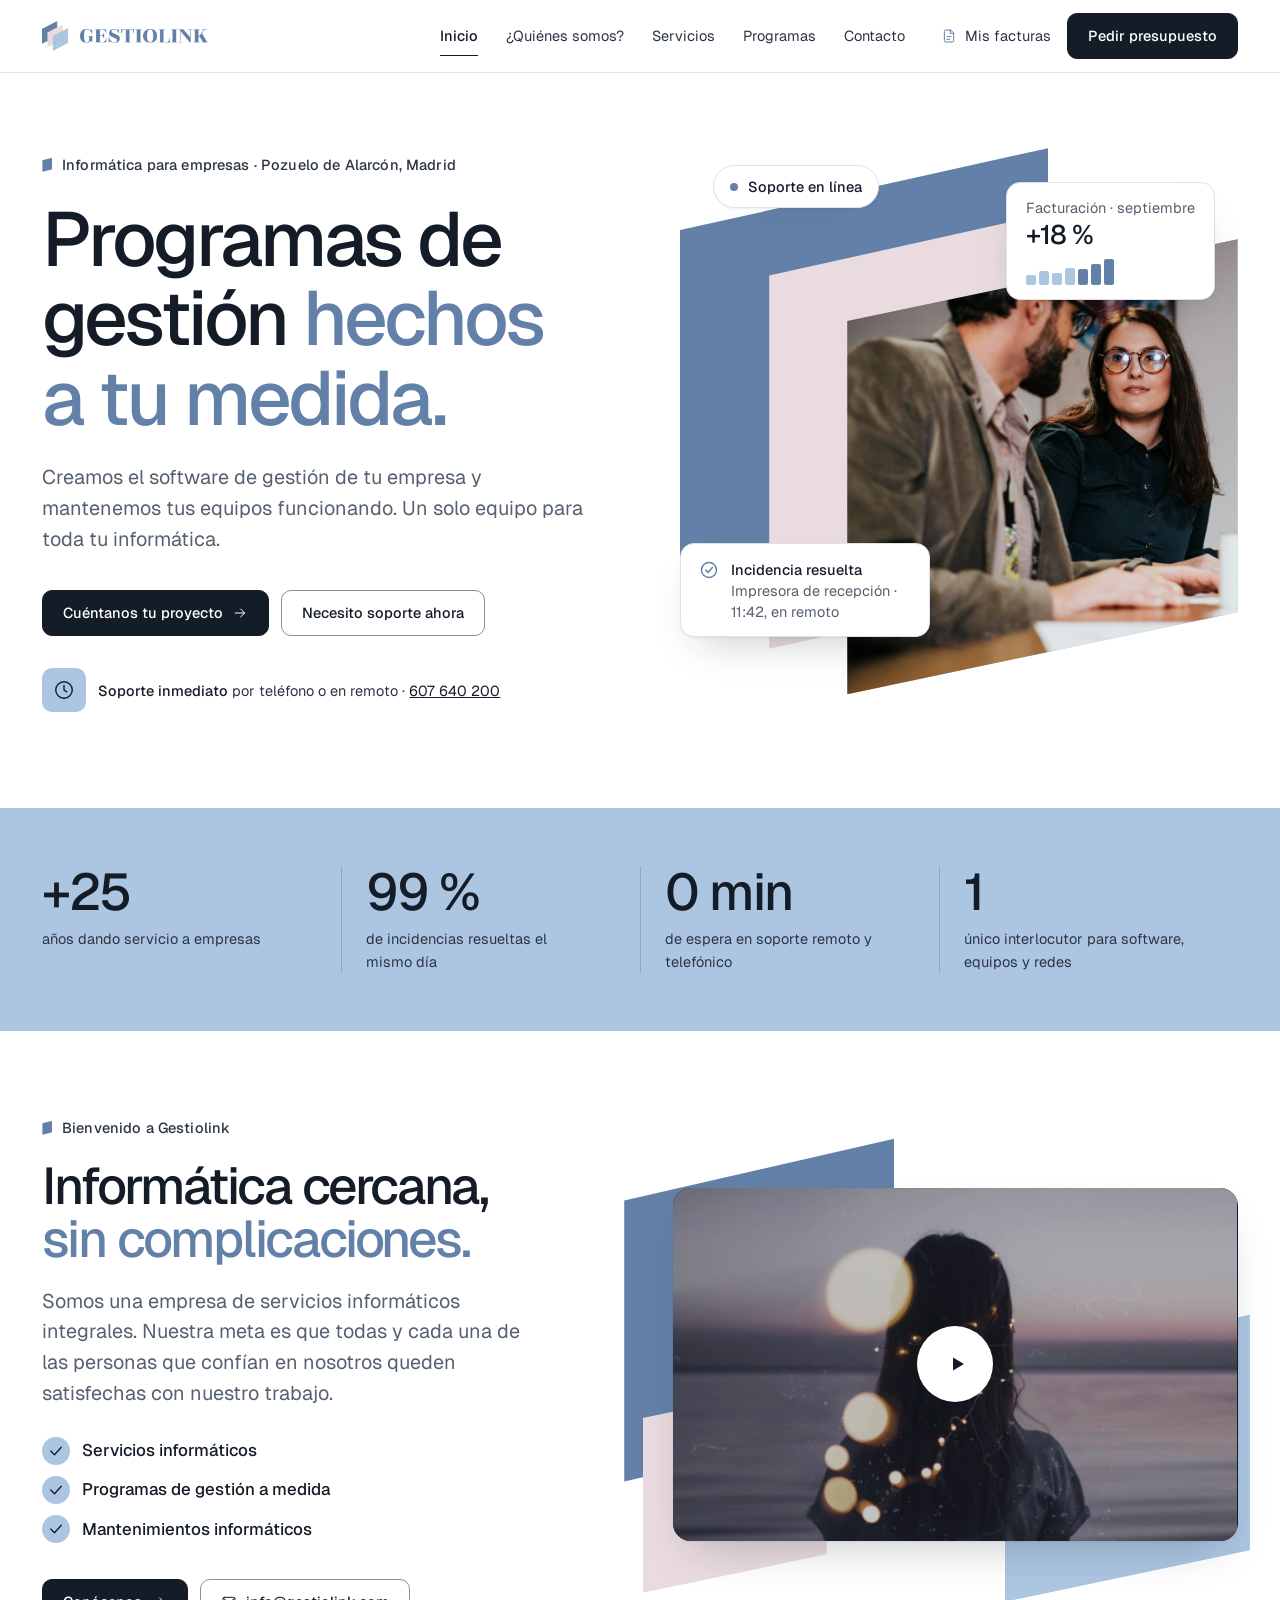
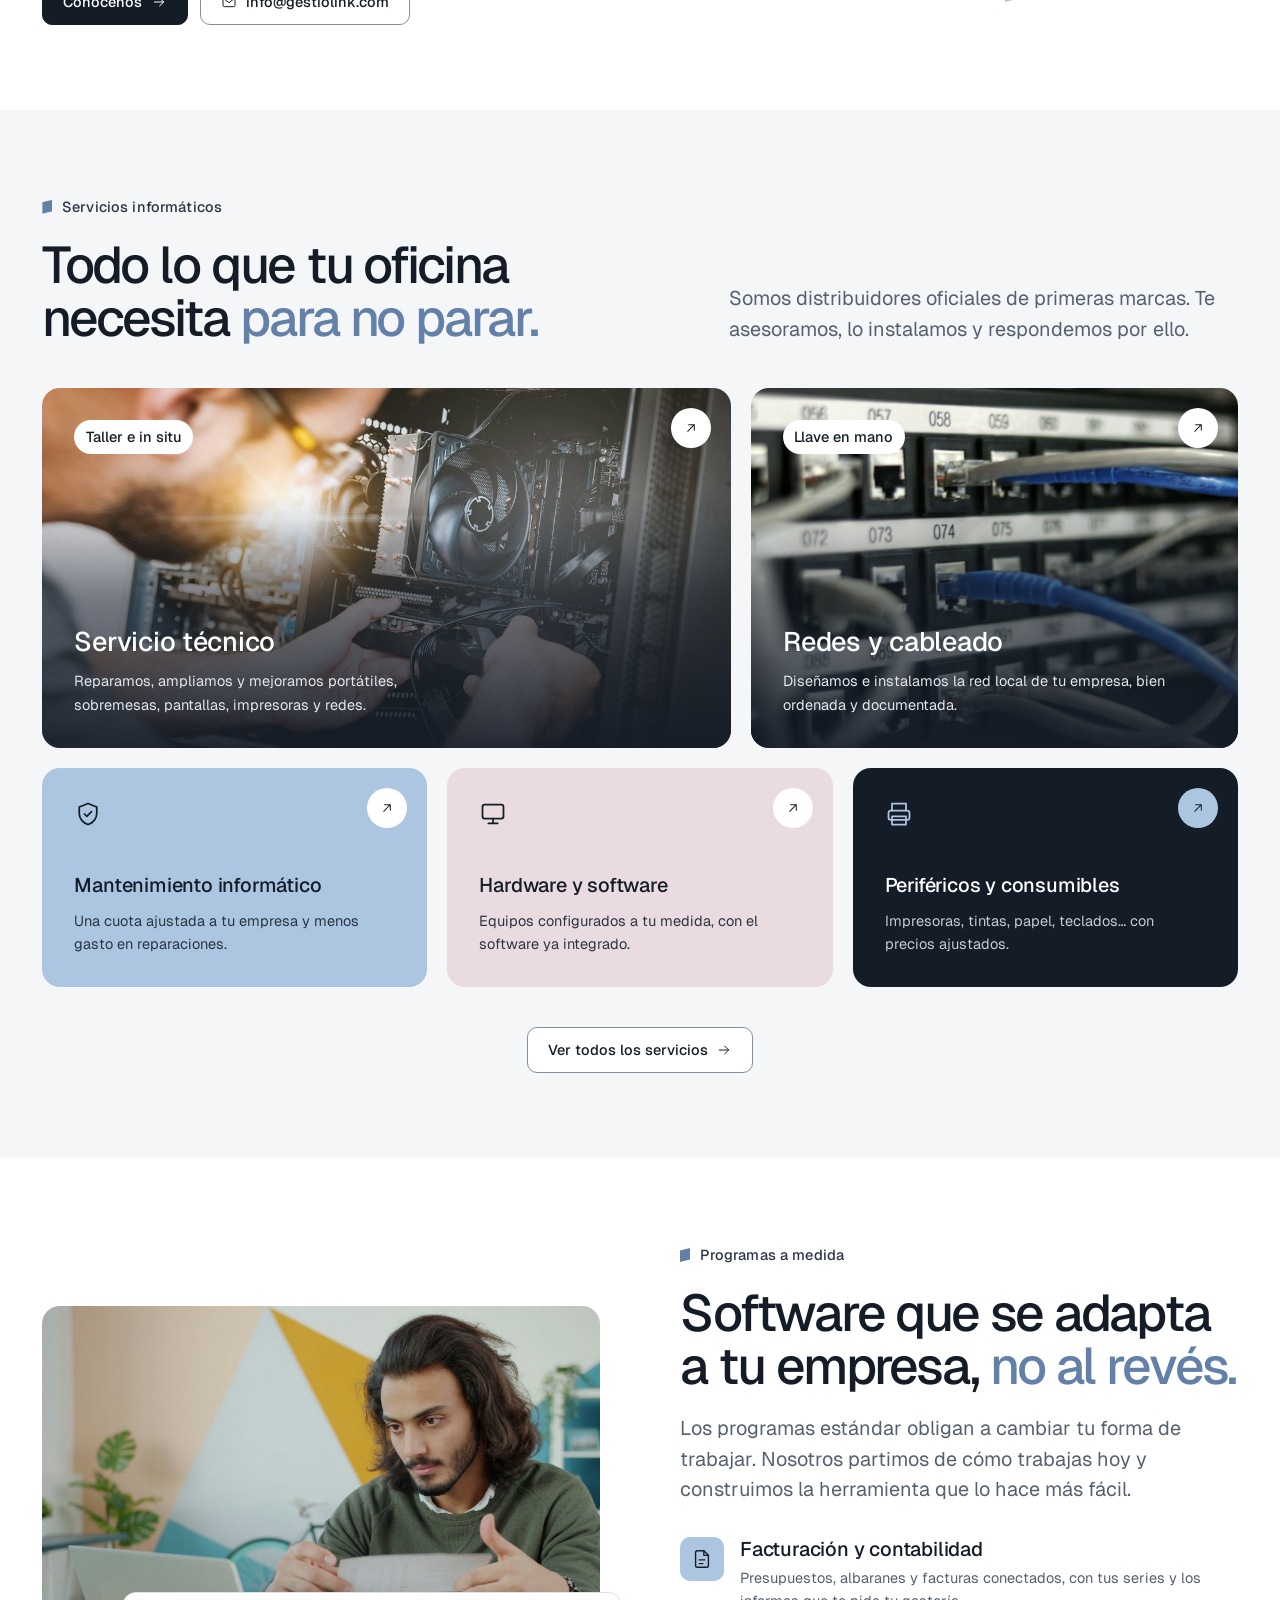
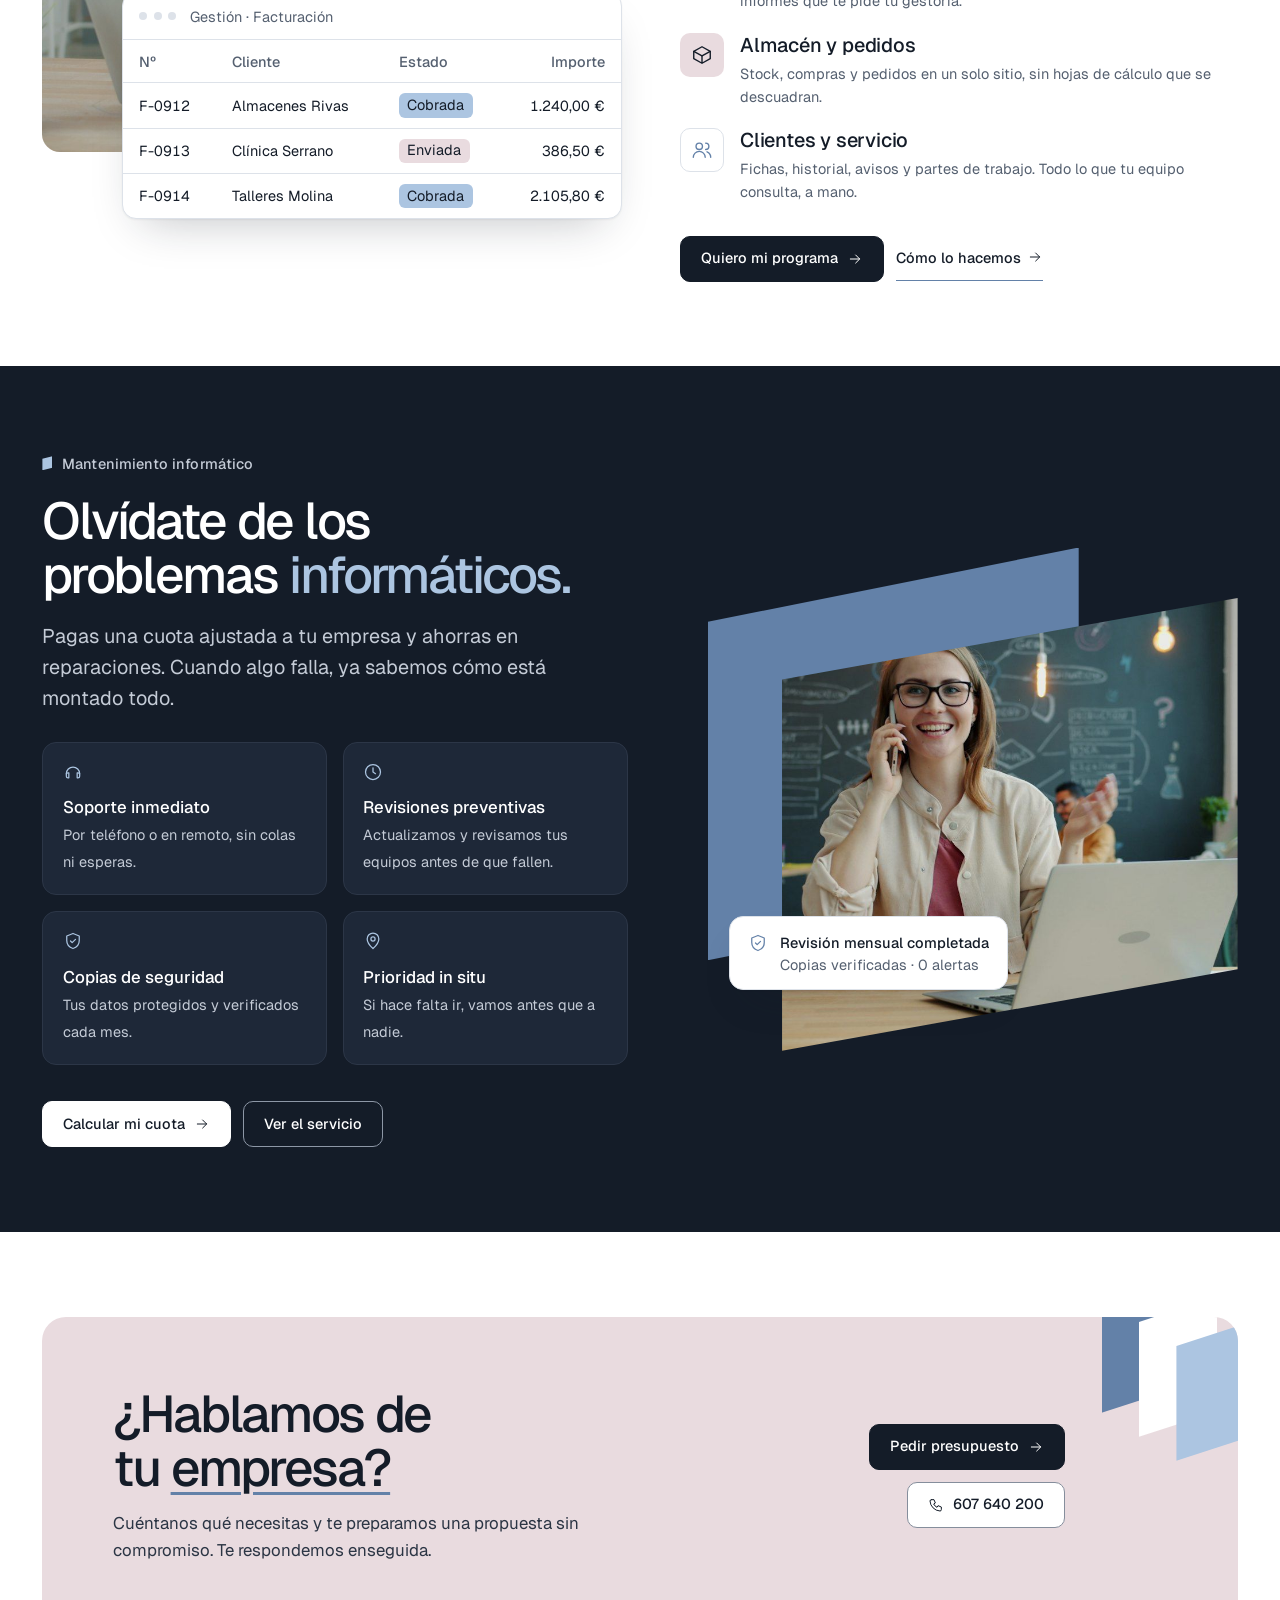
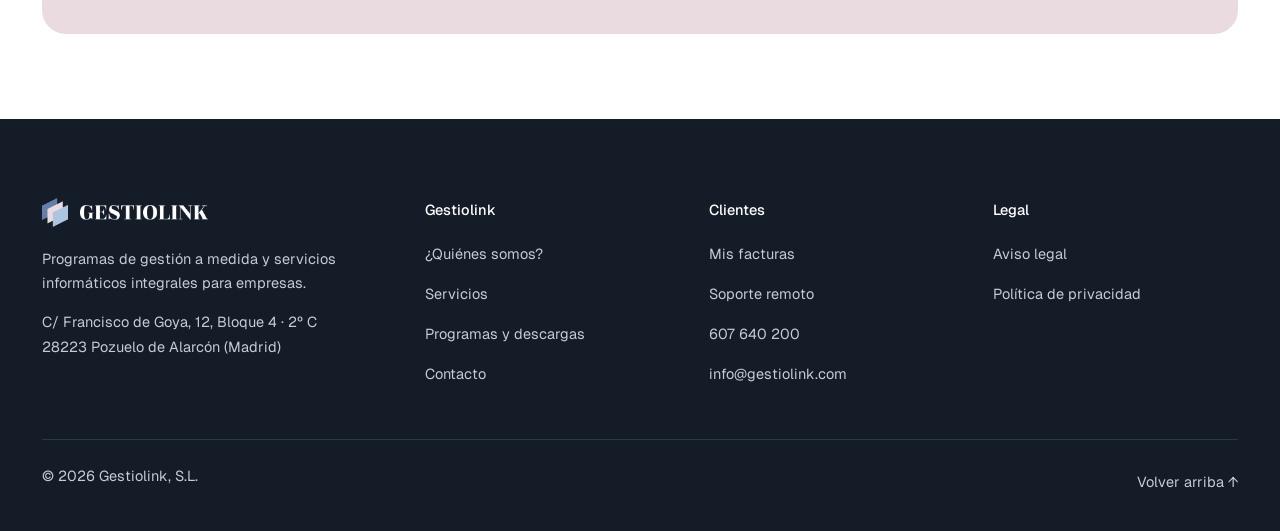
==== index.html @ c2162b7e "Versión 2: web más concisa" ====
<!doctype html>
<html lang="es">
<head>
<meta charset="utf-8">
<meta name="viewport" content="width=device-width, initial-scale=1">
<meta name="robots" content="noindex, nofollow">
<title>Gestiolink · Programas de gestión a medida y servicios informáticos</title>
<meta name="description" content="Programas de gestión a medida, mantenimiento informático, redes y servicio técnico para empresas en Madrid. Más de 25 años y el 99 % de las incidencias resueltas el mismo día.">
<link rel="icon" href="assets/isotipo.png">
<link rel="preconnect" href="https://fonts.googleapis.com">
<link rel="preconnect" href="https://fonts.gstatic.com" crossorigin>
<link href="https://fonts.googleapis.com/css2?family=Geist:wght@400;500;600&display=swap" rel="stylesheet">
<link rel="stylesheet" href="assets/styles.css?v=bd06875d">
<script>document.documentElement.classList.add("js")</script>
</head>
<body>
<a class="skip" href="#main">Saltar al contenido</a>

<header class="header">
  <div class="wrap">
    <a class="brand" href="index.html" aria-label="Gestiolink, inicio">
      <img src="assets/isotipo.png" alt="" width="176" height="202">
      <img src="assets/wordmark.png" alt="Gestiolink" width="398" height="45">
    </a>
    <nav class="nav" aria-label="Principal">
      <a href="index.html" aria-current="page">Inicio</a>
      <a href="quienes-somos.html">¿Quiénes somos?</a>
      <a href="servicios.html">Servicios</a>
      <a href="programas.html">Programas</a>
      <a href="contacto.html">Contacto</a>
    </nav>
    <div class="header__actions">
      <a class="client" href="https://gestiolink.facturas.gestiolink.com"><svg viewBox="0 0 24 24" fill="none" stroke="currentColor" stroke-width="1.5" stroke-linecap="round" stroke-linejoin="round" aria-hidden="true"><path d="M14 3H7a2 2 0 0 0-2 2v14a2 2 0 0 0 2 2h10a2 2 0 0 0 2-2V8z"/><path d="M14 3v5h5M9 13h6M9 17h4"/></svg>Mis facturas</a>
      <a class="btn btn--dark" href="contacto.html">Pedir presupuesto</a>
    </div>
    <button class="menu-btn" type="button" aria-expanded="false" aria-controls="mnav" aria-label="Abrir menú"><span></span><span></span></button>
  </div>
</header>

<div class="mnav" id="mnav" hidden>
  <nav class="mnav__links" aria-label="Menú móvil">
    <a href="index.html" aria-current="page" style="--i:0"><span>Inicio</span><svg viewBox="0 0 24 24" fill="none" stroke="currentColor" stroke-width="1.5" stroke-linecap="round" stroke-linejoin="round" aria-hidden="true"><path d="M5 12h14M13 6l6 6-6 6"/></svg></a>
    <a href="quienes-somos.html" style="--i:1"><span>¿Quiénes somos?</span><svg viewBox="0 0 24 24" fill="none" stroke="currentColor" stroke-width="1.5" stroke-linecap="round" stroke-linejoin="round" aria-hidden="true"><path d="M5 12h14M13 6l6 6-6 6"/></svg></a>
    <a href="servicios.html" style="--i:2"><span>Servicios</span><svg viewBox="0 0 24 24" fill="none" stroke="currentColor" stroke-width="1.5" stroke-linecap="round" stroke-linejoin="round" aria-hidden="true"><path d="M5 12h14M13 6l6 6-6 6"/></svg></a>
    <a href="programas.html" style="--i:3"><span>Programas</span><svg viewBox="0 0 24 24" fill="none" stroke="currentColor" stroke-width="1.5" stroke-linecap="round" stroke-linejoin="round" aria-hidden="true"><path d="M5 12h14M13 6l6 6-6 6"/></svg></a>
    <a href="contacto.html" style="--i:4"><span>Contacto</span><svg viewBox="0 0 24 24" fill="none" stroke="currentColor" stroke-width="1.5" stroke-linecap="round" stroke-linejoin="round" aria-hidden="true"><path d="M5 12h14M13 6l6 6-6 6"/></svg></a>
  </nav>
  <div class="mnav__foot">
    <div class="mnav__quick">
      <a class="mnav__q" href="tel:+34607640200"><svg viewBox="0 0 24 24" fill="none" stroke="currentColor" stroke-width="1.5" stroke-linecap="round" stroke-linejoin="round" aria-hidden="true"><path d="M5 4h4l2 5-2.5 1.5a11 11 0 0 0 5 5L15 13l5 2v4a2 2 0 0 1-2 2A16 16 0 0 1 3 6a2 2 0 0 1 2-2"/></svg><span>Llamar</span></a>
      <a class="mnav__q" href="https://get.teamviewer.com/2trgch7"><svg viewBox="0 0 24 24" fill="none" stroke="currentColor" stroke-width="1.5" stroke-linecap="round" stroke-linejoin="round" aria-hidden="true"><path d="M4 14a8 8 0 0 1 16 0"/><path d="M4 14v3a2 2 0 0 0 2 2h1v-6H6a2 2 0 0 0-2 2M20 14v3a2 2 0 0 1-2 2h-1v-6h1a2 2 0 0 1 2 2"/></svg><span>Soporte remoto</span></a>
      <a class="mnav__q" href="https://gestiolink.facturas.gestiolink.com"><svg viewBox="0 0 24 24" fill="none" stroke="currentColor" stroke-width="1.5" stroke-linecap="round" stroke-linejoin="round" aria-hidden="true"><path d="M14 3H7a2 2 0 0 0-2 2v14a2 2 0 0 0 2 2h10a2 2 0 0 0 2-2V8z"/><path d="M14 3v5h5M9 13h6M9 17h4"/></svg><span>Mis facturas</span></a>
    </div>
    <a class="btn btn--dark mnav__cta" href="contacto.html">Pedir presupuesto <svg viewBox="0 0 24 24" fill="none" stroke="currentColor" stroke-width="1.5" stroke-linecap="round" stroke-linejoin="round" aria-hidden="true"><path d="M5 12h14M13 6l6 6-6 6"/></svg></a>
    <p class="mnav__info">607 640 200 · info@gestiolink.com</p>
  </div>
</div>

<main id="main">

  <section class="hero hero--home" aria-labelledby="hero-title">
    <div class="wrap">
      <div>
        <span class="eyebrow">Informática para empresas · Pozuelo de Alarcón, Madrid</span>
        <h1 id="hero-title">Programas de gestión <em>hechos a tu medida.</em></h1>
        <p class="lead">Creamos el software de gestión de tu empresa y mantenemos tus equipos funcionando. Un solo equipo para toda tu informática.</p>
        <div class="ctas">
          <a class="btn btn--dark" href="contacto.html">Cuéntanos tu proyecto <svg viewBox="0 0 24 24" fill="none" stroke="currentColor" stroke-width="1.5" stroke-linecap="round" stroke-linejoin="round" aria-hidden="true"><path d="M5 12h14M13 6l6 6-6 6"/></svg></a>
          <a class="btn btn--ghost" href="programas.html">Necesito soporte ahora</a>
        </div>
        <div class="hero__note">
          <span class="ico ico--sky" aria-hidden="true"><svg viewBox="0 0 24 24" fill="none" stroke="currentColor" stroke-width="1.5" stroke-linecap="round" stroke-linejoin="round" aria-hidden="true"><circle cx="12" cy="12" r="9"/><path d="M12 7v5l3 2"/></svg></span>
          <p><b>Soporte inmediato</b> por teléfono o en remoto · <a href="tel:+34607640200">607 640 200</a></p>
        </div>
      </div>
      <div class="visual visual--hero" data-parallax>
        <div class="shape s1" aria-hidden="true" data-depth="18"></div>
        <div class="shape s2" aria-hidden="true" data-depth="10"></div>
        <div class="photo" data-depth="4"><img src="assets/img/reunion.jpg" alt="Técnico revisando un programa de gestión con una clienta" width="900" height="1050"></div>
        <div class="float f3" aria-hidden="true"><span class="live"></span>Soporte en línea</div>
        <div class="float f2" aria-hidden="true"><span>Facturación · septiembre</span><strong>+18 %</strong><div class="bar"><i></i><i></i><i></i><i></i><i></i><i></i><i></i></div></div>
        <div class="float f1" aria-hidden="true"><svg viewBox="0 0 24 24" fill="none" stroke="currentColor" stroke-width="1.75" stroke-linecap="round" stroke-linejoin="round" aria-hidden="true"><circle cx="12" cy="12" r="9"/><path d="m8 12 3 3 5-6"/></svg><div><b data-ticker-title>Incidencia resuelta</b><span data-ticker>Impresora de recepción · 11:42, en remoto</span></div></div>
      </div>
    </div>
  </section>


  <div class="facts">
    <div class="wrap">
      <ul>
        <li><strong data-count="25" data-prefix="+">+25</strong><span>años dando servicio a empresas</span></li>
        <li><strong data-count="99" data-suffix=" %">99 %</strong><span>de incidencias resueltas el mismo día</span></li>
        <li><strong>0 min</strong><span>de espera en soporte remoto y telefónico</span></li>
        <li><strong>1</strong><span>único interlocutor para software, equipos y redes</span></li>
      </ul>
    </div>
  </div>

  <section class="section welcome-wrap" aria-labelledby="welcome-title">
    <div class="wrap welcome">
      <div class="welcome__text">
        <span class="eyebrow">Bienvenido a Gestiolink</span>
        <h2 id="welcome-title">Informática cercana, <em>sin complicaciones.</em></h2>
        <p class="lead">Somos una empresa de servicios informáticos integrales. Nuestra meta es que todas y cada una de las personas que confían en nosotros queden satisfechas con nuestro trabajo.</p>
        <ul class="welcome__list">
          <li><svg viewBox="0 0 24 24" fill="none" stroke="currentColor" stroke-width="1.75" stroke-linecap="round" stroke-linejoin="round" aria-hidden="true"><path d="m5 12 5 5 9-10"/></svg>Servicios informáticos</li>
          <li><svg viewBox="0 0 24 24" fill="none" stroke="currentColor" stroke-width="1.75" stroke-linecap="round" stroke-linejoin="round" aria-hidden="true"><path d="m5 12 5 5 9-10"/></svg>Programas de gestión a medida</li>
          <li><svg viewBox="0 0 24 24" fill="none" stroke="currentColor" stroke-width="1.75" stroke-linecap="round" stroke-linejoin="round" aria-hidden="true"><path d="m5 12 5 5 9-10"/></svg>Mantenimientos informáticos</li>
        </ul>
        <div class="ctas">
          <a class="btn btn--dark" href="quienes-somos.html">Conócenos <svg viewBox="0 0 24 24" fill="none" stroke="currentColor" stroke-width="1.5" stroke-linecap="round" stroke-linejoin="round" aria-hidden="true"><path d="M5 12h14M13 6l6 6-6 6"/></svg></a>
          <a class="btn btn--ghost" href="mailto:info@gestiolink.com"><svg viewBox="0 0 24 24" fill="none" stroke="currentColor" stroke-width="1.5" stroke-linecap="round" stroke-linejoin="round" aria-hidden="true"><rect x="3" y="5" width="18" height="14" rx="2"/><path d="m3.5 6.5 8.5 6.5 8.5-6.5"/></svg>info@gestiolink.com</a>
        </div>
      </div>
      <div class="welcome__media">
        <span class="wshape w1" aria-hidden="true"></span>
        <span class="wshape w2" aria-hidden="true"></span>
        <span class="wshape w3" aria-hidden="true"></span>
        <div class="welcome__video">
          <video preload="none" playsinline poster="assets/img/video-poster.jpg" aria-label="Vídeo de presentación de Gestiolink">
            <source src="assets/video/intro.mp4" type="video/mp4">
          </video>
          <button class="welcome__play" type="button" aria-label="Reproducir el vídeo de presentación">
            <span class="welcome__play-ico"><svg viewBox="0 0 24 24" fill="currentColor" aria-hidden="true"><path d="M8 5.5v13l11-6.5z"/></svg></span>
          </button>
        </div>
      </div>
    </div>
  </section>

  <section class="section bg-paper" aria-labelledby="svc-title">
    <div class="wrap">
      <div class="section__head">
        <div>
          <span class="eyebrow">Servicios informáticos</span>
          <h2 id="svc-title">Todo lo que tu oficina necesita <em>para no parar.</em></h2>
        </div>
        <p class="lead">Somos distribuidores oficiales de primeras marcas. Te asesoramos, lo instalamos y respondemos por ello.</p>
      </div>
      <div class="bento">
        <a class="tile tile--photo" href="servicios.html#tecnico">
          <img src="assets/img/tecnico.jpg" alt="" width="1200" height="800" loading="lazy">
          <span class="tile__go" aria-hidden="true"><svg viewBox="0 0 24 24" fill="none" stroke="currentColor" stroke-width="1.5" stroke-linecap="round" stroke-linejoin="round" aria-hidden="true"><path d="M5 12h14M13 6l6 6-6 6"/></svg></span><span class="chip">Taller e in situ</span>
          <h3>Servicio técnico</h3>
          <p>Reparamos, ampliamos y mejoramos portátiles, sobremesas, pantallas, impresoras y redes.</p>
        </a>
        <a class="tile tile--photo sm" href="servicios.html#redes">
          <img src="assets/img/redes.jpg" alt="" width="1200" height="800" loading="lazy">
          <span class="tile__go" aria-hidden="true"><svg viewBox="0 0 24 24" fill="none" stroke="currentColor" stroke-width="1.5" stroke-linecap="round" stroke-linejoin="round" aria-hidden="true"><path d="M5 12h14M13 6l6 6-6 6"/></svg></span><span class="chip">Llave en mano</span>
          <h3>Redes y cableado</h3>
          <p>Diseñamos e instalamos la red local de tu empresa, bien ordenada y documentada.</p>
        </a>
        <a class="tile tile--color sky" href="servicios.html#mantenimiento"><span class="tile__go" aria-hidden="true"><svg viewBox="0 0 24 24" fill="none" stroke="currentColor" stroke-width="1.5" stroke-linecap="round" stroke-linejoin="round" aria-hidden="true"><path d="M5 12h14M13 6l6 6-6 6"/></svg></span><svg viewBox="0 0 24 24" fill="none" stroke="currentColor" stroke-width="1.5" stroke-linecap="round" stroke-linejoin="round" aria-hidden="true"><path d="M12 3 4.5 6v5.5c0 4.5 3.2 8.2 7.5 9.5 4.3-1.3 7.5-5 7.5-9.5V6z"/><path d="m9 12 2 2 4-4"/></svg><h3>Mantenimiento informático</h3><p>Una cuota ajustada a tu empresa y menos gasto en reparaciones.</p></a>
        <a class="tile tile--color blush" href="servicios.html#hardware"><span class="tile__go" aria-hidden="true"><svg viewBox="0 0 24 24" fill="none" stroke="currentColor" stroke-width="1.5" stroke-linecap="round" stroke-linejoin="round" aria-hidden="true"><path d="M5 12h14M13 6l6 6-6 6"/></svg></span><svg viewBox="0 0 24 24" fill="none" stroke="currentColor" stroke-width="1.5" stroke-linecap="round" stroke-linejoin="round" aria-hidden="true"><rect x="3" y="4" width="18" height="12" rx="2"/><path d="M8 20h8M12 16v4"/></svg><h3>Hardware y software</h3><p>Equipos configurados a tu medida, con el software ya integrado.</p></a>
        <a class="tile tile--color ink" href="servicios.html#perifericos"><span class="tile__go" aria-hidden="true"><svg viewBox="0 0 24 24" fill="none" stroke="currentColor" stroke-width="1.5" stroke-linecap="round" stroke-linejoin="round" aria-hidden="true"><path d="M5 12h14M13 6l6 6-6 6"/></svg></span><svg viewBox="0 0 24 24" fill="none" stroke="currentColor" stroke-width="1.5" stroke-linecap="round" stroke-linejoin="round" aria-hidden="true"><path d="M6 9V3h12v6"/><rect x="3" y="9" width="18" height="8" rx="2"/><path d="M6 14h12v7H6z"/></svg><h3>Periféricos y consumibles</h3><p>Impresoras, tintas, papel, teclados… con precios ajustados.</p></a>
      </div>
      <div class="bento__more"><a class="btn btn--ghost" href="servicios.html">Ver todos los servicios <svg viewBox="0 0 24 24" fill="none" stroke="currentColor" stroke-width="1.5" stroke-linecap="round" stroke-linejoin="round" aria-hidden="true"><path d="M5 12h14M13 6l6 6-6 6"/></svg></a></div>
    </div>
  </section>

  <section class="section" aria-labelledby="prog-title">
    <div class="wrap">
      <div class="prog">
        <div class="prog__media">
          <img src="assets/img/gestion.jpg" alt="Empresario revisando informes de su negocio junto al portátil" width="1400" height="788" loading="lazy">
          <div class="app" aria-hidden="true">
            <div class="app__bar"><i></i><i></i><i></i><span>Gestión · Facturación</span></div>
            <table>
              <thead><tr><th>Nº</th><th>Cliente</th><th>Estado</th><th>Importe</th></tr></thead>
              <tbody>
                <tr><td>F-0912</td><td>Almacenes Rivas</td><td><span class="tag tag--ok">Cobrada</span></td><td>1.240,00 €</td></tr>
                <tr><td>F-0913</td><td>Clínica Serrano</td><td><span class="tag">Enviada</span></td><td>386,50 €</td></tr>
                <tr><td>F-0914</td><td>Talleres Molina</td><td><span class="tag tag--ok">Cobrada</span></td><td>2.105,80 €</td></tr>
              </tbody>
            </table>
          </div>
        </div>
        <div>
          <span class="eyebrow">Programas a medida</span>
          <h2 id="prog-title">Software que se adapta a tu empresa, <em>no al revés.</em></h2>
          <p class="lead">Los programas estándar obligan a cambiar tu forma de trabajar. Nosotros partimos de cómo trabajas hoy y construimos la herramienta que lo hace más fácil.</p>
          <ul class="features">
            <li><span class="ico ico--sky"><svg viewBox="0 0 24 24" fill="none" stroke="currentColor" stroke-width="1.5" stroke-linecap="round" stroke-linejoin="round" aria-hidden="true"><path d="M14 3H7a2 2 0 0 0-2 2v14a2 2 0 0 0 2 2h10a2 2 0 0 0 2-2V8z"/><path d="M14 3v5h5M9 13h6M9 17h4"/></svg></span><div><h3>Facturación y contabilidad</h3><p>Presupuestos, albaranes y facturas conectados, con tus series y los informes que te pide tu gestoría.</p></div></li>
            <li><span class="ico ico--blush"><svg viewBox="0 0 24 24" fill="none" stroke="currentColor" stroke-width="1.5" stroke-linecap="round" stroke-linejoin="round" aria-hidden="true"><path d="m21 8-9-5-9 5 9 5z"/><path d="M3 8v8l9 5 9-5V8M12 13v8"/></svg></span><div><h3>Almacén y pedidos</h3><p>Stock, compras y pedidos en un solo sitio, sin hojas de cálculo que se descuadran.</p></div></li>
            <li><span class="ico ico--line"><svg viewBox="0 0 24 24" fill="none" stroke="currentColor" stroke-width="1.5" stroke-linecap="round" stroke-linejoin="round" aria-hidden="true"><circle cx="9" cy="8" r="3.5"/><path d="M2.5 20a6.5 6.5 0 0 1 13 0M16 4.5a3.5 3.5 0 0 1 0 7M21.5 20a6.5 6.5 0 0 0-4-6"/></svg></span><div><h3>Clientes y servicio</h3><p>Fichas, historial, avisos y partes de trabajo. Todo lo que tu equipo consulta, a mano.</p></div></li>
          </ul>
          <div class="ctas">
            <a class="btn btn--dark" href="contacto.html?servicio=programa">Quiero mi programa <svg viewBox="0 0 24 24" fill="none" stroke="currentColor" stroke-width="1.5" stroke-linecap="round" stroke-linejoin="round" aria-hidden="true"><path d="M5 12h14M13 6l6 6-6 6"/></svg></a>
            <a class="link" href="servicios.html#programas-a-medida">Cómo lo hacemos <svg viewBox="0 0 24 24" fill="none" stroke="currentColor" stroke-width="1.5" stroke-linecap="round" stroke-linejoin="round" aria-hidden="true"><path d="M5 12h14M13 6l6 6-6 6"/></svg></a>
          </div>
        </div>
      </div>
    </div>
  </section>

  <section class="section dark" aria-labelledby="mant-title">
    <div class="wrap maint">
      <div>
        <span class="eyebrow">Mantenimiento informático</span>
        <h2 id="mant-title">Olvídate de los problemas <em>informáticos.</em></h2>
        <p class="lead">Pagas una cuota ajustada a tu empresa y ahorras en reparaciones. Cuando algo falla, ya sabemos cómo está montado todo.</p>
        <ul class="checks">
          <li><svg viewBox="0 0 24 24" fill="none" stroke="currentColor" stroke-width="1.5" stroke-linecap="round" stroke-linejoin="round" aria-hidden="true"><path d="M4 14a8 8 0 0 1 16 0"/><path d="M4 14v3a2 2 0 0 0 2 2h1v-6H6a2 2 0 0 0-2 2M20 14v3a2 2 0 0 1-2 2h-1v-6h1a2 2 0 0 1 2 2"/></svg><b>Soporte inmediato</b><span>Por teléfono o en remoto, sin colas ni esperas.</span></li>
          <li><svg viewBox="0 0 24 24" fill="none" stroke="currentColor" stroke-width="1.5" stroke-linecap="round" stroke-linejoin="round" aria-hidden="true"><circle cx="12" cy="12" r="9"/><path d="M12 7v5l3 2"/></svg><b>Revisiones preventivas</b><span>Actualizamos y revisamos tus equipos antes de que fallen.</span></li>
          <li><svg viewBox="0 0 24 24" fill="none" stroke="currentColor" stroke-width="1.5" stroke-linecap="round" stroke-linejoin="round" aria-hidden="true"><path d="M12 3 4.5 6v5.5c0 4.5 3.2 8.2 7.5 9.5 4.3-1.3 7.5-5 7.5-9.5V6z"/><path d="m9 12 2 2 4-4"/></svg><b>Copias de seguridad</b><span>Tus datos protegidos y verificados cada mes.</span></li>
          <li><svg viewBox="0 0 24 24" fill="none" stroke="currentColor" stroke-width="1.5" stroke-linecap="round" stroke-linejoin="round" aria-hidden="true"><path d="M12 21s-7-6.2-7-11.5a7 7 0 0 1 14 0C19 14.8 12 21 12 21z"/><circle cx="12" cy="9.5" r="2.5"/></svg><b>Prioridad in situ</b><span>Si hace falta ir, vamos antes que a nadie.</span></li>
        </ul>
        <div class="ctas">
          <a class="btn btn--light" href="contacto.html">Calcular mi cuota <svg viewBox="0 0 24 24" fill="none" stroke="currentColor" stroke-width="1.5" stroke-linecap="round" stroke-linejoin="round" aria-hidden="true"><path d="M5 12h14M13 6l6 6-6 6"/></svg></a>
          <a class="btn btn--outline-light" href="servicios.html#mantenimiento">Ver el servicio</a>
        </div>
      </div>
      <div class="maint__media">
        <div class="shape s1" aria-hidden="true"></div>
        <div class="photo"><img src="assets/img/llamada.jpg" alt="Clienta hablando por teléfono con el soporte desde su oficina" width="1400" height="933" loading="lazy"></div>
        <div class="float" aria-hidden="true"><svg viewBox="0 0 24 24" fill="none" stroke="currentColor" stroke-width="1.5" stroke-linecap="round" stroke-linejoin="round" aria-hidden="true"><path d="M12 3 4.5 6v5.5c0 4.5 3.2 8.2 7.5 9.5 4.3-1.3 7.5-5 7.5-9.5V6z"/><path d="m9 12 2 2 4-4"/></svg><div><b>Revisión mensual completada</b><span>Copias verificadas · 0 alertas</span></div></div>
      </div>
    </div>
  </section>


  <section class="cta" aria-label="Contacto">
    <div class="wrap">
      <div class="cta__box">
        <div class="cta__shapes" aria-hidden="true"><i></i><i></i><i></i></div>
        <div>
          <h2>¿Hablamos de tu <em>empresa?</em></h2>
          <p>Cuéntanos qué necesitas y te preparamos una propuesta sin compromiso. Te respondemos enseguida.</p>
        </div>
        <div class="ctas">
          <a class="btn btn--dark" href="contacto.html">Pedir presupuesto <svg viewBox="0 0 24 24" fill="none" stroke="currentColor" stroke-width="1.5" stroke-linecap="round" stroke-linejoin="round" aria-hidden="true"><path d="M5 12h14M13 6l6 6-6 6"/></svg></a>
          <a class="btn btn--ghost" href="tel:+34607640200"><svg viewBox="0 0 24 24" fill="none" stroke="currentColor" stroke-width="1.5" stroke-linecap="round" stroke-linejoin="round" aria-hidden="true"><path d="M5 4h4l2 5-2.5 1.5a11 11 0 0 0 5 5L15 13l5 2v4a2 2 0 0 1-2 2A16 16 0 0 1 3 6a2 2 0 0 1 2-2"/></svg>607 640 200</a>
        </div>
      </div>
    </div>
  </section>
</main>

<footer class="footer">
  <div class="wrap">
    <div class="footer__top">
      <div>
        <a class="brand" href="index.html" aria-label="Gestiolink, inicio">
          <img src="assets/isotipo.png" alt="" width="176" height="202">
          <img src="assets/wordmark.png" alt="Gestiolink" width="398" height="45">
        </a>
        <p>Programas de gestión a medida y servicios informáticos integrales para empresas.</p>
        <address>C/ Francisco de Goya, 12, Bloque 4 · 2º C<br>28223 Pozuelo de Alarcón (Madrid)</address>
      </div>
      <div>
        <h4>Gestiolink</h4>
        <ul><li><a href="quienes-somos.html">¿Quiénes somos?</a></li><li><a href="servicios.html">Servicios</a></li><li><a href="programas.html">Programas y descargas</a></li><li><a href="contacto.html">Contacto</a></li></ul>
      </div>
      <div>
        <h4>Clientes</h4>
        <ul><li><a href="https://gestiolink.facturas.gestiolink.com">Mis facturas</a></li><li><a href="https://get.teamviewer.com/2trgch7">Soporte remoto</a></li><li><a href="tel:+34607640200">607 640 200</a></li><li><a href="mailto:info@gestiolink.com">info@gestiolink.com</a></li></ul>
      </div>
      <div>
        <h4>Legal</h4>
        <ul><li><a href="aviso-legal.html">Aviso legal</a></li><li><a href="politica-privacidad.html">Política de privacidad</a></li></ul>
      </div>
    </div>
    <div class="footer__bottom">
      <span>© <span id="year">2026</span> Gestiolink, S.L.</span>
      <a href="#main">Volver arriba ↑</a>
    </div>
  </div>
</footer>

<script src="assets/main.js?v=bd06875d"></script>
</body>
</html>
---- assets/styles.css ----
/* Gestiolink · hoja de estilos común */
:root{
  /* Paleta: los tres colores del logo + tinta */
  --accent:#6381a8;
  --sky:#acc5e1;
  --blush:#e9dbdf;
  --ink:#141c28;
  --ink-2:#1e2838;
  --text:#2b3544;
  --muted:#556070;
  --line:#dde2e9;
  --control:#858e9c;
  --paper:#f5f6f8;
  --white:#fff;
  --on-ink:#c4cbd6;

  /* Escala tipográfica (6 tamaños) */
  --fs-1:clamp(2.75rem, 1.9rem + 3.6vw, 5rem);
  --fs-2:clamp(2.125rem, 1.7rem + 1.9vw, 3.25rem);
  --fs-3:clamp(1.375rem, 1.2rem + .6vw, 1.75rem);
  --fs-4:clamp(1.125rem, 1.08rem + .2vw, 1.25rem);
  --fs-5:clamp(1rem, .97rem + .1vw, 1.0625rem);
  --fs-6:clamp(.875rem, .86rem + .06vw, .9375rem);

  --sans:"Geist", system-ui, -apple-system, "Segoe UI", sans-serif;
  --radius:10px;
  --r-card:18px;
  --wrap:1536px;
  --gutter:clamp(1rem, .25rem + 3vw, 3rem);
  --section:clamp(3.5rem, 2.5rem + 3.5vw, 5.5rem);
  --shadow:0 1px 2px rgba(20,28,40,.05),0 20px 44px -20px rgba(20,28,40,.28);
  /* Paralelogramo del isotipo: lados verticales, bordes que suben hacia la derecha */
  --para:polygon(0 18%, 100% 0, 100% 82%, 0 100%);
}
*,*::before,*::after{box-sizing:border-box}
html{font-size:100%;-webkit-text-size-adjust:100%;scroll-behavior:smooth}
@media (prefers-reduced-motion:reduce){html{scroll-behavior:auto}*{transition:none!important;animation:none!important}}
body{margin:0;background:var(--white);color:var(--text);font-family:var(--sans);font-size:var(--fs-5);line-height:1.6;-webkit-font-smoothing:antialiased;overflow-x:clip}
img,svg{display:block;max-width:100%}
img{height:auto}
a{color:inherit}
h1,h2,h3,p{margin:0}
h1,h2{font-weight:500;color:var(--ink);letter-spacing:-.04em;line-height:1.04;text-wrap:balance}
h1{font-size:var(--fs-1)}
h2{font-size:var(--fs-2)}
h1 em,h2 em{font-style:normal;color:var(--accent)}
h3{font-size:var(--fs-4);font-weight:500;color:var(--ink);line-height:1.3;letter-spacing:-.01em}
:focus-visible{outline:2px solid var(--accent);outline-offset:3px;border-radius:4px}
.wrap{max-width:var(--wrap);margin-inline:auto;padding-inline:var(--gutter)}
.skip{position:absolute;left:1rem;top:-100px;background:var(--ink);color:var(--white);padding:.75rem 1rem;border-radius:var(--radius);z-index:100;font-size:var(--fs-6)}
.skip:focus{top:1rem}
.eyebrow{display:inline-flex;align-items:center;gap:.6rem;font-size:var(--fs-6);font-weight:500;color:var(--text);letter-spacing:.01em}
.eyebrow::before{content:"";width:10px;height:14px;background:var(--accent);clip-path:var(--para)}
.lead{font-size:var(--fs-4);color:var(--muted);line-height:1.55;max-width:36rem}
.section{padding-block:var(--section)}
section{scroll-margin-top:80px}
.section__head{display:grid;grid-template-columns:1.1fr .9fr;gap:1.5rem 4rem;align-items:end;margin-bottom:clamp(2rem, 1.5rem + 1.5vw, 3rem)}
.section__head h2{margin-top:1rem}
.section__head--center{grid-template-columns:1fr;justify-items:center;text-align:center}
.section__head--center .lead{margin-inline:auto}
@media (max-width:860px){.section__head{grid-template-columns:1fr}}
.bg-paper{background:var(--paper)}
.bg-blush{background:var(--blush)}
.bg-sky{background:var(--sky)}

/* Botones: misma forma en todo el sitio */
.btn{display:inline-flex;align-items:center;justify-content:center;gap:.55rem;min-height:46px;padding:0 1.25rem;border-radius:var(--radius);border:1px solid var(--ink);font:500 var(--fs-6)/1 var(--sans);text-decoration:none;cursor:pointer;transition:background .2s,color .2s,border-color .2s;white-space:nowrap}
.btn svg{width:16px;height:16px;flex:none;transition:transform .2s}
.btn:hover svg{transform:translateX(2px)}
.btn--dark{background:var(--ink);color:var(--white)}
.btn--dark:hover{background:var(--text);border-color:var(--text)}
.btn--ghost{background:var(--white);color:var(--ink);border-color:var(--control)}
.btn--ghost:hover{border-color:var(--ink)}
.btn--light{background:var(--white);color:var(--ink);border-color:var(--white)}
.btn--light:hover{background:var(--blush);border-color:var(--blush)}
.btn--outline-light{background:transparent;color:var(--white);border-color:#8d97a6}
.btn--outline-light:hover{border-color:var(--white)}
.ctas{display:flex;flex-wrap:wrap;gap:.75rem;margin-top:2.25rem}
.link{display:inline-flex;align-items:center;gap:.4rem;font-size:var(--fs-6);font-weight:500;color:var(--ink);text-decoration:none;border-bottom:1px solid var(--accent);padding-bottom:2px;min-height:44px}
.link svg{width:16px;height:16px;transition:transform .2s}
.link:hover svg{transform:translateX(3px)}

/* Cabecera */
.header{position:sticky;top:0;z-index:50;background:rgba(255,255,255,.94);backdrop-filter:saturate(1.4) blur(10px);border-bottom:1px solid var(--line)}
.header .wrap{display:flex;align-items:center;gap:2rem;min-height:72px}
.brand{display:flex;align-items:center;gap:.7rem;text-decoration:none;flex:none}
.brand img:first-child{width:26px;height:auto}
.brand img:last-child{width:128px;height:auto}
.nav{display:flex;gap:1.75rem;margin-left:auto}
.nav a{font-size:var(--fs-6);text-decoration:none;color:var(--text);padding:.5rem 0;border-bottom:1px solid transparent}
.nav a:hover{color:var(--ink);border-color:var(--accent)}
.nav a[aria-current="page"]{color:var(--ink);font-weight:500;border-color:var(--ink)}
.header__actions{display:flex;align-items:center;gap:.75rem}
.client{display:inline-flex;align-items:center;gap:.45rem;font-size:var(--fs-6);text-decoration:none;color:var(--text);min-height:44px;padding-inline:.25rem}
.client svg{width:16px;height:16px;color:var(--accent)}
.client:hover{color:var(--ink)}
.menu-btn{display:none;width:46px;height:46px;border:1px solid var(--control);border-radius:var(--radius);background:none;cursor:pointer;align-items:center;justify-content:center;margin-left:auto;color:var(--ink)}
.menu-btn svg{width:20px;height:20px}
@media (max-width:1080px){
  .nav,.header__actions{display:none}
  .menu-btn{display:inline-flex}
  .header.open .nav,.header.open .header__actions{display:flex}
  .header.open .wrap{flex-wrap:wrap;padding-bottom:1.25rem}
  .header.open .nav{order:3;width:100%;flex-direction:column;gap:0;margin:0}
  .header.open .nav a{padding:.8rem 0;border-bottom:1px solid var(--line)}
  .header.open .header__actions{order:4;width:100%;flex-wrap:wrap;justify-content:space-between}
}

/* Composición en paralelogramos (isotipo) */
.visual{position:relative;aspect-ratio:1/1.02;width:100%;max-width:660px;justify-self:end}
.visual .shape{position:absolute;clip-path:var(--para)}
.visual .s1{inset:0 34% 20% 0;background:var(--accent)}
.visual .s2{inset:8% 18% 12% 16%;background:var(--blush)}
.visual .photo{position:absolute;inset:16% 0 4% 30%;clip-path:var(--para);overflow:hidden;background:var(--sky)}
.visual .photo img{width:100%;height:100%;object-fit:cover;object-position:45% 30%}
.visual--wide{aspect-ratio:1.25/1}
.visual--wide .photo{inset:12% 0 2% 22%}
.visual--wide .s1{inset:0 40% 18% 0}
.visual--wide .s2{inset:6% 22% 10% 12%}
.float{position:absolute;background:var(--white);border:1px solid var(--line);border-radius:14px;box-shadow:var(--shadow);padding:.9rem 1.1rem;display:flex;gap:.8rem;align-items:flex-start}
.float svg{width:20px;height:20px;color:var(--accent);flex:none;margin-top:2px}
.float b{display:block;font-weight:500;color:var(--ink);font-size:var(--fs-6)}
.float span{display:block;font-size:var(--fs-6);color:var(--muted);line-height:1.4}
.f1{left:0;bottom:14%;max-width:250px}
.f2{right:4%;top:6%;flex-direction:column;gap:.1rem;padding:.9rem 1.2rem}
.f2 strong{font-size:var(--fs-3);font-weight:500;letter-spacing:-.03em;color:var(--ink);line-height:1.1}
.bar{display:flex;gap:3px;margin-top:.5rem}
.bar i{width:10px;height:22px;border-radius:2px;background:var(--sky)}
.bar i:nth-child(n+5){background:var(--accent)}
@media (max-width:480px){.f2{top:0;right:0}.f1{bottom:6%}}

/* Hero de portada */
.hero{position:relative;padding-block:clamp(2.5rem, 1.5rem + 4vw, 5rem) clamp(3.5rem, 2.5rem + 4vw, 6rem);overflow:hidden}
.hero .wrap{display:grid;grid-template-columns:1fr 1fr;gap:clamp(2.5rem, 1rem + 5vw, 5rem);align-items:center}
.hero h1{margin:1.25rem 0 1.5rem}
.hero__note{display:flex;align-items:center;gap:.75rem;margin-top:2rem;font-size:var(--fs-6);color:var(--text)}
.hero__note b{font-weight:500;color:var(--ink)}
.hero__note a{color:var(--ink)}
@media (max-width:920px){.hero .wrap{grid-template-columns:1fr}.visual{justify-self:center;max-width:520px}}

/* Cabecera de páginas interiores */
.page-hero{position:relative;overflow:hidden;background:var(--paper);padding-block:clamp(2.5rem, 1.5rem + 4vw, 4.5rem)}
.page-hero .wrap{display:grid;grid-template-columns:1.2fr .8fr;gap:clamp(2rem, 1rem + 4vw, 4.5rem);align-items:center}
.page-hero h1{margin:1rem 0 1.25rem}
.page-hero .visual{max-width:600px}
.page-hero--text .wrap{grid-template-columns:1fr}
.page-hero--text h1{max-width:18ch}
.crumbs{display:flex;gap:.5rem;font-size:var(--fs-6);color:var(--muted);margin-bottom:1.5rem;flex-wrap:wrap}
.crumbs a{color:var(--text);text-decoration:none}
.crumbs a:hover{text-decoration:underline;text-decoration-color:var(--accent)}
@media (max-width:920px){.page-hero .wrap{grid-template-columns:1fr}.page-hero .visual{justify-self:center}}

/* Cifras sobre azul cielo */
.facts{background:var(--sky);padding-block:clamp(2.5rem, 2rem + 2vw, 3.75rem)}
.facts ul{list-style:none;margin:0;padding:0;display:grid;grid-template-columns:repeat(4,1fr)}
.facts li{padding-right:1.5rem}
.facts li+li{padding-left:1.5rem;border-left:1px solid rgba(20,28,40,.18)}
.facts strong{display:block;font-weight:500;letter-spacing:-.04em;font-size:var(--fs-2);line-height:1;color:var(--ink)}
.facts span{display:block;margin-top:.6rem;font-size:var(--fs-6);color:var(--text);max-width:22ch}
@media (max-width:820px){.facts ul{grid-template-columns:1fr 1fr;row-gap:2rem}.facts li:nth-child(3){padding-left:0;border-left:0}}
@media (max-width:400px){.facts ul{grid-template-columns:1fr}.facts li+li{padding-left:0;border-left:0}}

/* Marcas */
.brands{padding-block:clamp(2rem, 1.5rem + 2vw, 3rem);border-bottom:1px solid var(--line)}
.brands .wrap{display:flex;align-items:center;gap:clamp(1.5rem, 1rem + 3vw, 4rem);flex-wrap:wrap;justify-content:space-between}
.brands p{font-size:var(--fs-6);color:var(--muted);max-width:18ch}
.brands ul{list-style:none;margin:0;padding:0;display:flex;align-items:center;gap:clamp(1.5rem, 1rem + 3vw, 4rem);flex-wrap:wrap}
.brands img{height:30px;width:auto;filter:grayscale(1);opacity:.75;transition:filter .2s,opacity .2s;mix-blend-mode:multiply}
.brands img:hover{filter:none;opacity:1}
.brands .tv{height:40px;border-radius:8px}
.brands .mb{height:44px}

/* Programas a medida */
.prog{display:grid;grid-template-columns:1fr 1fr;gap:clamp(2.5rem, 1rem + 5vw, 5.5rem);align-items:center}
.prog h2{margin:1rem 0 1.25rem}
.prog__media{position:relative;padding:0 0 12% 0}
.prog__media > img{width:100%;aspect-ratio:4/3;object-fit:cover;border-radius:var(--r-card)}
.app{position:absolute;right:-4%;bottom:0;width:92%;max-width:500px;background:var(--white);border:1px solid var(--line);border-radius:14px;box-shadow:var(--shadow);overflow:hidden}
.app__bar{display:flex;align-items:center;gap:.4rem;padding:.7rem 1rem;border-bottom:1px solid var(--line);font-size:var(--fs-6);color:var(--muted)}
.app__bar i{width:8px;height:8px;border-radius:50%;background:var(--line)}
.app__bar span{margin-left:.5rem}
.app table{width:100%;border-collapse:collapse;font-size:var(--fs-6);font-variant-numeric:tabular-nums}
.app th{white-space:nowrap;text-align:left;font-weight:500;color:var(--muted);padding:.6rem 1rem;border-bottom:1px solid var(--line)}
.app td{white-space:nowrap;padding:.62rem 1rem;border-bottom:1px solid var(--line);color:var(--ink)}
.app tr:last-child td{border-bottom:0}
.app td:last-child,.app th:last-child{text-align:right}
.tag{display:inline-block;font-size:var(--fs-6);line-height:1;padding:.3rem .55rem;border-radius:6px;background:var(--blush);color:var(--ink)}
.tag--ok{background:var(--sky)}
@media (max-width:1000px){.prog{grid-template-columns:1fr}.app{right:0}}
@media (max-width:520px){.app td:nth-child(3),.app th:nth-child(3){display:none}.app{width:92%}}

.features{list-style:none;margin:2rem 0 0;padding:0;display:grid;gap:1.25rem}
.features li{display:flex;gap:1rem;align-items:flex-start}
.features p{font-size:var(--fs-6);color:var(--muted);margin-top:.2rem}
.ico{width:44px;height:44px;border-radius:var(--radius);display:grid;place-items:center;color:var(--ink);flex:none}
.ico svg{width:22px;height:22px}
.ico--sky{background:var(--sky)}
.ico--blush{background:var(--blush)}
.ico--line{border:1px solid var(--line);color:var(--accent)}

.steps{list-style:none;margin:clamp(3.5rem, 2.5rem + 3vw, 5.5rem) 0 0;padding:clamp(1.75rem, 1.2rem + 2vw, 2.75rem);display:grid;grid-template-columns:repeat(4,1fr);gap:1.5rem;counter-reset:s;background:var(--blush);border-radius:var(--r-card)}
.steps--3{grid-template-columns:repeat(3,1fr);margin-top:0}
.steps li{counter-increment:s;position:relative}
.steps li::before{content:"0" counter(s);display:grid;place-items:center;width:44px;height:44px;border-radius:50%;background:var(--white);font-size:var(--fs-6);color:var(--ink);font-weight:500;margin-bottom:1rem;font-variant-numeric:tabular-nums}
.steps li:not(:last-child)::after{content:"";position:absolute;top:22px;left:56px;right:-.75rem;height:1px;background:rgba(20,28,40,.2)}
.steps p{font-size:var(--fs-6);color:var(--text);margin-top:.35rem}
.steps a{color:var(--ink);font-weight:500}
@media (max-width:900px){.steps,.steps--3{grid-template-columns:1fr 1fr;row-gap:2rem}.steps li::after{display:none}}
@media (max-width:480px){.steps,.steps--3{grid-template-columns:1fr}}

/* Servicios: mosaico */
.bento{display:grid;grid-template-columns:repeat(12,1fr);gap:1.25rem}
.tile{position:relative;border-radius:var(--r-card);overflow:hidden;padding:clamp(1.5rem, 1.2rem + 1vw, 2rem);display:flex;flex-direction:column;gap:.6rem;min-height:220px;text-decoration:none}
.tile p{font-size:var(--fs-6)}
.tile--photo{grid-column:span 7;min-height:360px;justify-content:flex-end;color:var(--white)}
.tile--photo.sm{grid-column:span 5}
.tile--photo img{position:absolute;inset:0;width:100%;height:100%;object-fit:cover;transition:transform .6s ease}
.tile--photo:hover img{transform:scale(1.03)}
.tile--photo::before{content:"";position:absolute;inset:0;background:linear-gradient(to top, rgba(20,28,40,.92) 0%, rgba(20,28,40,.55) 42%, rgba(20,28,40,0) 70%);z-index:1}
.tile--photo > *:not(img){position:relative;z-index:2}
.tile--photo h3{color:var(--white);font-size:var(--fs-3)}
.tile--photo p{color:#e3e7ee;max-width:40ch}
.chip{align-self:flex-start;font-size:var(--fs-6);font-weight:500;padding:.35rem .7rem;border-radius:999px;background:var(--white);color:var(--ink);margin-bottom:auto}
.tile--color{grid-column:span 4;color:var(--text)}
.tile--color svg{width:28px;height:28px;margin-bottom:auto;color:var(--ink)}
.tile--color h3{margin-top:2.5rem}
.tile.sky{background:var(--sky)}
.tile.blush{background:var(--blush)}
.tile.ink{background:var(--ink);color:var(--on-ink)}
.tile.ink h3{color:var(--white)}
.tile.ink svg{color:var(--sky)}
.bento__more{display:flex;justify-content:center;margin-top:2.5rem}
@media (max-width:980px){.tile--photo,.tile--photo.sm{grid-column:span 12;min-height:360px}.tile--color{grid-column:span 6}.tile--color:last-child{grid-column:span 12}}
@media (max-width:600px){.tile--color,.tile--color:last-child{grid-column:span 12}.tile--photo,.tile--photo.sm{min-height:320px}}

/* Bloque oscuro (mantenimiento) */
.dark{background:var(--ink);color:var(--on-ink);position:relative;overflow:hidden}
.dark h2{color:var(--white)}
.dark h2 em{color:var(--sky)}
.dark .eyebrow,.dark .lead{color:var(--on-ink)}
.dark .eyebrow::before{background:var(--sky)}
.maint{display:grid;grid-template-columns:1.05fr .95fr;gap:clamp(2.5rem, 1rem + 5vw, 5.5rem);align-items:center}
.maint h2{margin:1rem 0 1.25rem}
.checks{list-style:none;margin:1.75rem 0 0;padding:0;display:grid;grid-template-columns:1fr 1fr;gap:1rem}
.checks li{border:1px solid #2c3647;border-radius:14px;padding:1.2rem;background:var(--ink-2)}
.checks svg{width:20px;height:20px;color:var(--sky);margin-bottom:.8rem}
.checks b{display:block;font-weight:500;color:var(--white)}
.checks span{font-size:var(--fs-6)}
.maint__media{position:relative;aspect-ratio:1/.95;max-width:620px;width:100%;justify-self:end}
.maint__media .shape{position:absolute;clip-path:var(--para)}
.maint__media .s1{inset:0 30% 18% 0;background:var(--accent)}
.maint__media .photo{position:absolute;inset:10% 0 0 14%;clip-path:var(--para);overflow:hidden}
.maint__media .photo img{width:100%;height:100%;object-fit:cover}
.maint__media .float{left:4%;bottom:12%}
@media (max-width:920px){.maint{grid-template-columns:1fr}.maint__media{max-width:480px;width:100%;justify-self:center}}
@media (max-width:520px){.checks{grid-template-columns:1fr}}

/* Cita */
.quote{background:var(--blush);padding-block:var(--section);overflow:hidden}
.quote .wrap{display:grid;grid-template-columns:auto 1fr;gap:clamp(2rem, 1rem + 4vw, 5rem);align-items:center}
.mark{position:relative;width:clamp(90px, 60px + 8vw, 180px);aspect-ratio:176/202;flex:none}
.mark i{position:absolute;width:62%;height:74%;clip-path:var(--para)}
.mark i:nth-child(1){left:0;top:0;background:var(--accent)}
.mark i:nth-child(2){left:19%;top:13%;background:var(--white)}
.mark i:nth-child(3){left:38%;top:26%;background:var(--sky)}
.quote--sky .mark i:nth-child(3){background:var(--blush)}
.quote blockquote{margin:0;font-size:var(--fs-2);font-weight:500;line-height:1.1;letter-spacing:-.035em;color:var(--ink);max-width:24ch}
.quote blockquote em{font-style:normal;color:var(--ink);text-decoration:underline;text-decoration-color:var(--accent);text-decoration-thickness:3px;text-underline-offset:6px}
.quote p{margin-top:1.5rem;font-size:var(--fs-6);color:var(--text)}
.quote--sky{background:var(--sky)}
.quote--sky blockquote em{color:var(--ink);text-decoration:underline;text-decoration-color:var(--white);text-decoration-thickness:3px;text-underline-offset:6px}
@media (max-width:640px){.quote .wrap{grid-template-columns:1fr}}

/* Clientes */
.cli{display:grid;grid-template-columns:1fr 1fr;gap:1.25rem}
.area{border-radius:var(--r-card);background:var(--sky);padding:clamp(1.75rem, 1.2rem + 2vw, 2.75rem);display:flex;flex-direction:column;gap:1rem;overflow:hidden;position:relative}
.area h3,.support h3{font-size:var(--fs-3)}
.area p{color:var(--text);font-size:var(--fs-6);max-width:34ch}
.invoices{margin-top:.75rem;background:var(--white);border-radius:14px;box-shadow:var(--shadow);overflow:hidden}
.invoices div{display:flex;align-items:center;gap:.75rem;padding:.8rem 1rem;font-size:var(--fs-6);color:var(--ink);font-variant-numeric:tabular-nums}
.invoices div+div{border-top:1px solid var(--line)}
.invoices svg{width:18px;height:18px;color:var(--accent);flex:none}
.invoices span{margin-left:auto;color:var(--muted)}
.area .btn{align-self:flex-start;margin-top:.75rem}
.support{border-radius:var(--r-card);border:1px solid var(--line);overflow:hidden;display:flex;flex-direction:column;background:var(--white)}
.support__top{position:relative;height:220px}
.support__top img{width:100%;height:100%;object-fit:cover;object-position:50% 30%}
.support__top .tv{position:absolute;left:1.5rem;bottom:-28px;width:64px;height:64px;border-radius:14px;border:3px solid var(--white);box-shadow:var(--shadow)}
.support__body{padding:2.5rem clamp(1.5rem, 1.2rem + 1vw, 2rem) clamp(1.5rem, 1.2rem + 1vw, 2rem);display:flex;flex-direction:column;gap:.75rem;flex:1}
.support__body > p{font-size:var(--fs-6);color:var(--muted)}
.support__body .btn{align-self:flex-start;margin-top:auto}
@media (max-width:900px){.cli{grid-template-columns:1fr}}

/* Filas alternas (servicios) */
.rows{display:grid;gap:clamp(3rem, 2rem + 3vw, 4.5rem)}
.row{display:grid;grid-template-columns:1fr 1fr;gap:clamp(2.5rem, 1rem + 5vw, 5.5rem);align-items:center}
.row:nth-child(even) .row__media{order:2}
.row__media{position:relative;isolation:isolate}
.row__media > img{width:100%;aspect-ratio:16/10;object-fit:cover;border-radius:var(--r-card)}
.row__media .badge{position:absolute;top:1rem;left:1rem;background:var(--white);border-radius:999px;padding:.4rem .8rem;font-size:var(--fs-6);font-weight:500;color:var(--ink)}
.row__media .corner{position:absolute;inset:24px -24px -24px 24px;border-radius:var(--r-card);z-index:-1}
.row:nth-child(even) .corner{inset:24px 24px -24px -24px}
.row:nth-child(3n+1) .corner{background:var(--sky)}
.row:nth-child(3n+2) .corner{background:var(--blush)}
.row:nth-child(3n) .corner{background:var(--accent)}
.row h2{font-size:var(--fs-2);margin:.75rem 0 .9rem}
.row p{color:var(--muted)}
.row .ticks{list-style:none;margin:1.25rem 0 0;padding:0;display:grid;grid-template-columns:1fr 1fr;gap:.6rem 1.25rem}
.row .ticks li{display:flex;gap:.6rem;align-items:flex-start;font-size:var(--fs-6);color:var(--text)}
.row .ticks svg{width:18px;height:18px;color:var(--accent);flex:none;margin-top:2px}
.row .link{margin-top:1.5rem}
.row__num{font-size:var(--fs-6);font-weight:500;color:var(--ink);font-variant-numeric:tabular-nums}
@media (max-width:900px){.row{grid-template-columns:1fr}.row:nth-child(even) .row__media{order:0}.row .corner,.row:nth-child(even) .corner{inset:14px -10px -14px 10px}}
@media (max-width:480px){.row .ticks{grid-template-columns:1fr}}

/* Nosotros */
.about{display:grid;grid-template-columns:.95fr 1.05fr;gap:clamp(2.5rem, 1rem + 5vw, 5.5rem);align-items:start}
.about__text p+p{margin-top:1.1rem}
.about__text p{color:var(--text)}
.about__text .big{font-size:var(--fs-3);font-weight:500;color:var(--ink);letter-spacing:-.02em;line-height:1.3}
.about__photo{position:relative}
.about__photo img{width:100%;aspect-ratio:4/3.4;object-fit:cover;border-radius:var(--r-card)}
.about__photo .float{left:-1.5rem;bottom:-1.5rem}
@media (max-width:900px){.about{grid-template-columns:1fr}.about__photo .float{left:1rem;bottom:-1.5rem}}

.values{display:grid;grid-template-columns:repeat(4,1fr);gap:1.25rem}
.value{border-radius:var(--r-card);padding:clamp(1.5rem, 1.2rem + 1vw, 2rem);min-height:280px;display:flex;flex-direction:column}
.value strong{font-size:var(--fs-2);font-weight:500;letter-spacing:-.04em;line-height:1;color:var(--ink)}
.value h3{margin-top:auto;padding-top:2rem}
.value p{font-size:var(--fs-6);margin-top:.5rem;color:var(--text)}
.value.sky{background:var(--sky)}
.value.blush{background:var(--blush)}
.value.line{border:1px solid var(--line);background:var(--white)}
.value.line strong{color:var(--accent)}
.value.ink{background:var(--ink)}
.value.ink strong,.value.ink h3{color:var(--white)}
.value.ink p{color:var(--on-ink)}
@media (max-width:980px){.values{grid-template-columns:1fr 1fr}}
@media (max-width:520px){.values{grid-template-columns:1fr}.value{min-height:220px}}

.products{display:grid;grid-template-columns:1fr 1fr;gap:clamp(2.5rem, 1rem + 5vw, 5.5rem);align-items:center}
.products h2{margin:1rem 0 1.25rem}
.products p{color:var(--muted)}
.pills{list-style:none;margin:1.75rem 0 0;padding:0;display:flex;flex-wrap:wrap;gap:.5rem}
.pills li{font-size:var(--fs-6);padding:.45rem .85rem;border-radius:999px;background:var(--white);border:1px solid var(--line);color:var(--ink)}
.pills li:nth-child(4n+1){background:var(--sky);border-color:var(--sky)}
.pills li:nth-child(4n+3){background:var(--blush);border-color:var(--blush)}
@media (max-width:900px){.products{grid-template-columns:1fr}}

.warranty{display:grid;grid-template-columns:1fr 1.1fr;gap:clamp(2rem, 1rem + 4vw, 4.5rem);align-items:center;background:var(--white);border-radius:var(--r-card);padding:clamp(1.75rem, 1.2rem + 2.5vw, 3.5rem)}
.warranty h2{margin:1rem 0 1.25rem}
.warranty p{color:var(--muted)}
.warranty ul{list-style:none;margin:0;padding:0;display:grid;gap:1rem}
.warranty li{display:flex;gap:1rem;align-items:flex-start;padding:1.1rem 1.2rem;border-radius:14px;background:var(--paper)}
.warranty li b{display:block;font-weight:500;color:var(--ink)}
.warranty li span{font-size:var(--fs-6);color:var(--muted)}
@media (max-width:900px){.warranty{grid-template-columns:1fr}}

/* Programas y descargas */
.dl-grid{display:grid;grid-template-columns:repeat(3,1fr);gap:1.25rem}
.dl{border:1px solid var(--line);border-radius:var(--r-card);overflow:hidden;display:flex;flex-direction:column;background:var(--white);transition:box-shadow .25s,transform .25s}
.dl:hover{box-shadow:var(--shadow);transform:translateY(-2px)}
.dl__logo{height:150px;display:grid;place-items:center;padding:1.5rem}
.dl__logo img{max-height:64px;width:auto;max-width:80%;mix-blend-mode:multiply}
.dl__logo .tv{max-height:84px;border-radius:16px;mix-blend-mode:normal}
.dl:nth-child(1) .dl__logo,.dl:nth-child(4) .dl__logo{background:var(--sky)}
.dl:nth-child(2) .dl__logo,.dl:nth-child(5) .dl__logo{background:var(--blush)}
.dl:nth-child(3) .dl__logo{background:var(--paper)}
.dl__body{padding:1.5rem;display:flex;flex-direction:column;gap:.5rem;flex:1}
.dl__body span{font-size:var(--fs-6);color:var(--muted)}
.dl__body p{font-size:var(--fs-6);color:var(--text)}
.dl__body .btn{margin-top:auto;align-self:flex-start}
.dl__body .btn+small{font-size:var(--fs-6);color:var(--muted)}
.dl--featured{grid-column:1/-1;flex-direction:row}
.dl--featured .dl__logo{height:auto;min-height:220px;width:34%;flex:none}
.dl--featured .dl__body{padding:clamp(1.5rem, 1rem + 2vw, 2.75rem);justify-content:center}
.dl--featured h3{font-size:var(--fs-3)}
.dl--featured .dl__body .btn{margin-top:1rem}
@media (max-width:900px){.dl-grid{grid-template-columns:1fr 1fr}.dl-grid .dl:last-child{grid-column:1/-1}}
@media (max-width:620px){.dl-grid{grid-template-columns:1fr}.dl--featured{flex-direction:column}.dl--featured .dl__logo{width:auto;height:150px}}

/* Contacto */
.contact{display:grid;grid-template-columns:1.1fr .9fr;gap:clamp(2rem, 1rem + 4vw, 4rem);align-items:start}
.aside{display:grid;gap:1.25rem}
.card{background:var(--white);border:1px solid var(--line);border-radius:var(--r-card);padding:1.5rem;display:grid;gap:1rem}
.card h3{font-size:var(--fs-4)}
.card p{font-size:var(--fs-6);color:var(--muted)}
.person__head{display:flex;gap:1rem;align-items:center}
.person__avatar{width:56px;height:56px;border-radius:50%;background:var(--ink);color:var(--white);display:grid;place-items:center;font-size:var(--fs-4);font-weight:500;flex:none}
.person__head b{display:block;font-weight:500;color:var(--ink)}
.person__head span{font-size:var(--fs-6);color:var(--muted)}
.card ul{list-style:none;margin:0;padding:0;display:grid;gap:.1rem}
.card li a,.card li span{display:flex;align-items:center;gap:.75rem;text-decoration:none;color:var(--ink);font-weight:500;min-height:44px}
.card li span{font-weight:400;color:var(--text)}
.card li a:hover{text-decoration:underline;text-decoration-color:var(--accent);text-underline-offset:3px}
.card li svg{width:18px;height:18px;color:var(--accent);flex:none}
.card--sky{background:var(--sky);border-color:var(--sky)}
.card--sky p{color:var(--text)}
.qr{display:grid;grid-template-columns:96px 1fr;gap:1.25rem;align-items:center}
.qr img{width:96px;height:96px;object-fit:cover;object-position:top;border-radius:8px;background:var(--white);padding:6px}
.map{border:0;width:100%;height:260px;border-radius:var(--r-card);filter:grayscale(.3)}
form{background:var(--white);border:1px solid var(--line);border-radius:var(--r-card);padding:clamp(1.5rem, 1rem + 2vw, 2.5rem);display:grid;grid-template-columns:1fr 1fr;gap:1.25rem;align-self:start}
form h2{grid-column:1/-1;font-size:var(--fs-3);letter-spacing:-.02em}
.field{display:grid;gap:.45rem}
.field--full{grid-column:1/-1}
label{font-size:var(--fs-6);font-weight:500;color:var(--ink)}
input,select,textarea{font:inherit;font-size:var(--fs-5);color:var(--ink);background:var(--white);border:1px solid var(--control);border-radius:var(--radius);min-height:46px;padding:.6rem .85rem;width:100%}
textarea{min-height:150px;resize:vertical}
input:focus-visible,select:focus-visible,textarea:focus-visible{outline:2px solid var(--accent);outline-offset:1px;border-color:var(--ink)}
.consent{grid-column:1/-1;display:flex;gap:.7rem;align-items:flex-start;font-size:var(--fs-6);color:var(--muted);font-weight:400}
.consent input{width:20px;height:20px;min-height:0;margin:2px 0 0;accent-color:var(--ink);flex:none}
.consent a{color:var(--ink)}
.form__foot{grid-column:1/-1;display:flex;align-items:center;justify-content:space-between;gap:1rem;flex-wrap:wrap}
.form__msg{font-size:var(--fs-6);color:var(--ink)}
@media (max-width:980px){.contact{grid-template-columns:1fr}}
@media (max-width:560px){form{grid-template-columns:1fr}}

/* Banda de llamada a la acción */
.cta{padding-block:var(--section)}
.cta__box{position:relative;overflow:hidden;background:var(--blush);border-radius:24px;padding:clamp(2rem, 1.2rem + 4vw, 4.5rem);display:grid;grid-template-columns:1.3fr .7fr;gap:2rem;align-items:center;color:var(--text)}
.cta__box h2{color:var(--ink);max-width:18ch}
.cta__box h2 em{color:var(--ink);text-decoration:underline;text-decoration-color:var(--accent);text-decoration-thickness:3px;text-underline-offset:6px}
.cta__box p{margin-top:1rem;max-width:44ch}
.cta__box .ctas{margin-top:0;justify-content:flex-end}
.cta__shapes{position:absolute;right:-178px;top:-40px;width:240px;height:280px;pointer-events:none}
.cta__shapes i{position:absolute;clip-path:var(--para);width:46%;height:70%}
.cta__shapes i:nth-child(1){left:0;top:0;background:var(--accent)}
.cta__shapes i:nth-child(2){left:22%;top:12%;background:var(--white)}
.cta__shapes i:nth-child(3){left:44%;top:24%;background:var(--sky)}
.cta__box > *:not(.cta__shapes){position:relative;z-index:1}
@media (max-width:860px){.cta__box{grid-template-columns:1fr}.cta__box .ctas{justify-content:flex-start}.cta__shapes{width:140px;height:170px;right:-30px;top:-40px;opacity:.5}}

/* Textos legales */
.legal{max-width:760px}
.legal h2{font-size:var(--fs-3);letter-spacing:-.02em;margin:2.75rem 0 1rem}
.legal h3{margin:2rem 0 .75rem}
.legal p{color:var(--text);margin-top:1rem}
.legal a{color:var(--ink);text-decoration-color:var(--accent);text-underline-offset:3px}
.legal > :first-child{margin-top:0}

/* Pie */
.footer{background:var(--ink);color:var(--on-ink);padding-block:clamp(3.5rem, 2.5rem + 3vw, 5rem) 2rem;font-size:var(--fs-6)}
.footer__top{display:grid;grid-template-columns:1.4fr repeat(3,1fr);gap:2.5rem;padding-bottom:3rem;border-bottom:1px solid #2c3647}
.footer .brand{display:flex;padding:0}
.footer .brand img:last-child{filter:brightness(0) invert(1)}
.footer p{margin-top:1.25rem;max-width:30ch}
.footer h4{margin:0 0 1rem;font-size:var(--fs-6);font-weight:500;color:var(--white)}
.footer ul{list-style:none;margin:0;padding:0;display:grid;gap:.35rem}
.footer a{text-decoration:none;display:inline-block;padding-block:.35rem}
.footer a:hover{color:var(--white);text-decoration:underline;text-decoration-color:var(--sky)}
.footer address{font-style:normal;margin-top:1rem;line-height:1.7}
.footer__bottom{display:flex;justify-content:space-between;gap:1rem;flex-wrap:wrap;padding-top:1.5rem}
@media (max-width:820px){.footer__top{grid-template-columns:1fr 1fr}.footer__top>div:first-child{grid-column:1/-1}}

/* ============ Movimiento e interacción ============ */
@view-transition{navigation:auto}
::view-transition-old(root),::view-transition-new(root){animation-duration:.35s}

.header{transition:box-shadow .3s}
.header .wrap{transition:min-height .3s}
.header.scrolled{box-shadow:0 10px 30px -18px rgba(20,28,40,.3)}
.header.scrolled .wrap{min-height:62px}

/* Aparición al hacer scroll (solo con JS; sin JS todo se ve) */
.js .reveal{opacity:0;transform:translateY(28px);transition:opacity .8s cubic-bezier(.2,.7,.2,1),transform .8s cubic-bezier(.2,.7,.2,1)}
.js .reveal.in{opacity:1;transform:none}

/* Portada: los paneles del logo se montan al cargar */
@keyframes panel{from{opacity:0;transform:translate(-48px,36px)}}
@keyframes pop{from{opacity:0;transform:translateY(14px) scale(.96)}}
@keyframes rise{from{opacity:0;transform:translateY(22px)}}
@keyframes bob{to{transform:translateY(-8px)}}
@keyframes grow{from{transform:scaleY(0)}}
@keyframes pulse{70%{box-shadow:0 0 0 9px rgba(99,129,168,0)}100%{box-shadow:0 0 0 0 rgba(99,129,168,0)}}
.hero--home .s1{animation:panel .9s .05s backwards cubic-bezier(.2,.7,.2,1)}
.hero--home .s2{animation:panel .9s .2s backwards cubic-bezier(.2,.7,.2,1)}
.hero--home .photo{animation:panel .9s .35s backwards cubic-bezier(.2,.7,.2,1)}
.hero--home .float{animation:pop .6s backwards cubic-bezier(.2,.7,.2,1)}
.hero--home .f3{animation-delay:.8s}
.hero--home .f2{animation:pop .6s .95s backwards cubic-bezier(.2,.7,.2,1),bob 4s 1.6s ease-in-out infinite alternate}
.hero--home .f1{animation:pop .6s 1.1s backwards cubic-bezier(.2,.7,.2,1),bob 5s 1.8s ease-in-out infinite alternate-reverse}
.hero--home .wrap > div:first-child > *{animation:rise .8s backwards cubic-bezier(.2,.7,.2,1)}
.hero--home .wrap > div:first-child > :nth-child(2){animation-delay:.08s}
.hero--home .wrap > div:first-child > :nth-child(3){animation-delay:.16s}
.hero--home .wrap > div:first-child > :nth-child(4){animation-delay:.24s}
.hero--home .wrap > div:first-child > :nth-child(5){animation-delay:.32s}
[data-parallax] [data-depth]{translate:var(--px,0) var(--py,0);transition:translate .4s ease-out}
.f3{left:6%;top:3%;padding:.55rem 1rem;align-items:center;gap:.6rem;border-radius:999px;font-size:var(--fs-6);font-weight:500;color:var(--ink)}
.live{width:8px;height:8px;border-radius:50%;background:var(--accent);box-shadow:0 0 0 0 rgba(99,129,168,.6);animation:pulse 2s infinite}
[data-ticker],[data-ticker-title]{transition:opacity .3s}
.ticking [data-ticker],.ticking [data-ticker-title]{opacity:0}
.bar{align-items:flex-end;height:26px}
.bar i{transform-origin:bottom;animation:grow .7s backwards cubic-bezier(.2,.7,.2,1)}
.bar i:nth-child(1){height:10px;animation-delay:1.1s}.bar i:nth-child(2){height:14px;animation-delay:1.15s}
.bar i:nth-child(3){height:12px;animation-delay:1.2s}.bar i:nth-child(4){height:17px;animation-delay:1.25s}
.bar i:nth-child(5){height:16px;animation-delay:1.3s}.bar i:nth-child(6){height:21px;animation-delay:1.35s}
.bar i:nth-child(7){height:26px;animation-delay:1.4s}

/* Cinta de servicios */
.marquee{position:relative;background:var(--ink);overflow:hidden;display:flex;padding-block:1.35rem}
.marquee ul{list-style:none;margin:0;padding:0;display:flex;flex:none;min-width:100%;animation:marq 38s linear infinite}
.marquee li{display:flex;align-items:center;gap:2.25rem;padding-right:2.25rem;font-size:var(--fs-3);font-weight:500;color:var(--white);letter-spacing:-.02em;white-space:nowrap}
.marquee li::after{content:"";width:12px;height:17px;background:var(--sky);clip-path:var(--para);flex:none}
.marquee li:nth-child(3n+2)::after{background:var(--blush)}
.marquee li:nth-child(3n)::after{background:var(--accent)}
.marquee.paused ul{animation-play-state:paused}
.marquee::after{content:"";position:absolute;inset:0 0 0 auto;width:140px;background:linear-gradient(to right, rgba(20,28,40,0), var(--ink) 60%);pointer-events:none;z-index:1}
@keyframes marq{to{transform:translateX(-100%)}}
.marquee__toggle{position:absolute;right:var(--gutter);top:50%;translate:0 -50%;z-index:2;width:44px;height:44px;border-radius:50%;border:1px solid #8d97a6;background:var(--ink);color:var(--white);display:grid;place-items:center;cursor:pointer}
.marquee__toggle svg{width:16px;height:16px}
.marquee__toggle:hover{border-color:var(--white)}

/* Así trabajamos: título fijo mientras pasan los pasos */
.process{display:grid;gap:clamp(2rem, 1.5rem + 1.5vw, 3rem)}
.process__head{display:grid;grid-template-columns:1.1fr .9fr;gap:1rem 4rem;align-items:end}
.process__head .eyebrow{grid-column:1}
.process__head h2{grid-column:1;margin-top:0}
.process__head .lead{grid-column:2;grid-row:2}
.process__steps{list-style:none;margin:0;padding:0;display:grid;grid-template-columns:repeat(4,1fr);gap:1.25rem;counter-reset:p}
.process__step{counter-increment:p;position:relative;overflow:hidden;background:var(--white);border:1px solid var(--line);border-radius:var(--r-card);padding:1.5rem;display:grid;gap:.5rem;align-content:start;justify-items:start}
.process__step::before{content:"0" counter(p);position:absolute;right:1.25rem;top:1rem;font-size:var(--fs-2);font-weight:500;letter-spacing:-.05em;line-height:1;color:var(--paper)}
.process__step .ico{margin-bottom:.5rem;position:relative}
.process__step h3{position:relative}
.process__step p{color:var(--muted);font-size:var(--fs-6);position:relative}
@media (max-width:1000px){.process__steps{grid-template-columns:1fr 1fr}}
@media (max-width:860px){.process__head{grid-template-columns:1fr}.process__head .lead{grid-column:1;grid-row:auto}}
@media (max-width:560px){.process__steps{grid-template-columns:1fr}}

/* ¿Qué necesita tu empresa? */
.finder{display:grid;grid-template-columns:1fr 1fr;gap:clamp(2rem, 1rem + 4vw, 4.5rem);align-items:center;background:var(--sky);border-radius:24px;padding:clamp(1.5rem, 1rem + 3vw, 4rem)}
.finder h2{margin:1rem 0 .75rem}
.finder h2 em{color:var(--ink);text-decoration:underline;text-decoration-color:var(--white);text-decoration-thickness:3px;text-underline-offset:6px}
.finder__hint{color:var(--text);font-size:var(--fs-6)}
.finder__chips{display:flex;flex-wrap:wrap;gap:.6rem;margin-top:1.5rem}
.chip-btn{font:500 var(--fs-6)/1.2 var(--sans);min-height:44px;padding:.6rem 1rem;border-radius:var(--radius);border:1px solid var(--ink);background:transparent;color:var(--ink);cursor:pointer;text-align:left;transition:background .2s,color .2s}
.chip-btn:hover{background:rgba(255,255,255,.55)}
.chip-btn[aria-pressed="true"]{background:var(--ink);color:var(--white)}
.finder__card{background:var(--white);border-radius:var(--r-card);overflow:hidden;box-shadow:var(--shadow)}
.finder__card img{width:100%;aspect-ratio:16/7;object-fit:cover}
.finder__card img,.finder__body > *{transition:opacity .25s}
.finder__card.swap img,.finder__card.swap .finder__body > *{opacity:0}
.finder__body{padding:clamp(1.5rem, 1.2rem + 1vw, 2rem);display:grid;gap:.6rem}
.finder__label{font-size:var(--fs-6);color:var(--muted);font-weight:500}
.finder__body h3{font-size:var(--fs-3)}
.finder__body p{color:var(--muted);font-size:var(--fs-6)}
.finder__list{list-style:none;padding:0;margin:.25rem 0 0;display:grid;gap:.45rem}
.finder__list li{display:flex;gap:.65rem;font-size:var(--fs-6);color:var(--text)}
.finder__list li::before{content:"";width:8px;height:11px;margin-top:.45em;background:var(--accent);clip-path:var(--para);flex:none}
.finder__body .ctas{margin-top:1rem;align-items:center}
@media (max-width:900px){.finder{grid-template-columns:1fr}}

/* Mosaico: flecha que gira al pasar */
.tile--photo .tile__go{position:absolute;top:1.25rem;right:1.25rem;width:44px;height:44px;border-radius:50%;background:var(--white);color:var(--ink);display:grid;place-items:center;transform:rotate(-45deg);transition:transform .35s cubic-bezier(.2,.7,.2,1)}
.tile--photo .tile__go svg{width:18px;height:18px}
.tile--photo:hover .tile__go,.tile--photo:focus-visible .tile__go{transform:rotate(0)}
.tile--color{transition:transform .35s cubic-bezier(.2,.7,.2,1)}
.tile--color:hover{transform:translateY(-4px)}
.btn--dark:active,.btn--light:active{transform:scale(.98)}

/* ============ Páginas interiores ============ */
/* Cabeceras interiores: misma entrada que la portada */
.page-hero .s1{animation:panel .9s .05s backwards cubic-bezier(.2,.7,.2,1)}
.page-hero .s2{animation:panel .9s .2s backwards cubic-bezier(.2,.7,.2,1)}
.page-hero .photo{animation:panel .9s .35s backwards cubic-bezier(.2,.7,.2,1)}
.page-hero .float{animation:pop .6s .9s backwards cubic-bezier(.2,.7,.2,1)}
.page-hero .f3{animation-delay:.75s}
.page-hero .wrap > div:first-child > *{animation:rise .8s backwards cubic-bezier(.2,.7,.2,1)}
.page-hero .wrap > div:first-child > :nth-child(2){animation-delay:.06s}
.page-hero .wrap > div:first-child > :nth-child(3){animation-delay:.12s}
.page-hero .wrap > div:first-child > :nth-child(4){animation-delay:.18s}
.page-hero .wrap > div:first-child > :nth-child(5){animation-delay:.24s}
.page-hero .wrap > div:first-child > :nth-child(6){animation-delay:.3s}
.visual--wide .f3{left:4%;top:0}

/* ¿Quiénes somos?: composición de fotos */
.collage{position:relative;padding:0 0 10% 0}
.collage .c1{width:80%;aspect-ratio:4/3.3;object-fit:cover;border-radius:var(--r-card)}
.collage .c2{position:absolute;right:0;bottom:0;width:46%;aspect-ratio:1/1.05;object-fit:cover;border-radius:var(--r-card);border:6px solid var(--white);box-shadow:var(--shadow)}
.collage .stat{left:auto;right:6%;top:6%;bottom:auto;flex-direction:column;gap:.15rem;max-width:210px;padding:1.1rem 1.25rem}
.collage .stat strong{font-size:var(--fs-2);font-weight:500;letter-spacing:-.04em;line-height:1;color:var(--ink)}
.value{transition:transform .35s cubic-bezier(.2,.7,.2,1)}
.value:hover{transform:translateY(-4px)}

/* Servicios: navegación fija entre servicios */
.subnav{position:sticky;top:62px;z-index:40;background:rgba(255,255,255,.94);backdrop-filter:saturate(1.4) blur(10px);border-bottom:1px solid var(--line)}
.subnav ul{list-style:none;margin:0;padding:0;display:flex;gap:.4rem;overflow-x:auto;scrollbar-width:none;padding-block:.65rem}
.subnav ul::-webkit-scrollbar{display:none}
.subnav a{display:inline-flex;align-items:center;min-height:40px;padding:0 1rem;border-radius:var(--radius);font-size:var(--fs-6);font-weight:500;color:var(--text);text-decoration:none;white-space:nowrap;border:1px solid transparent;transition:background .2s,color .2s}
.subnav a:hover{background:var(--paper);color:var(--ink)}
.subnav a[aria-current="true"]{background:var(--ink);color:var(--white)}
.rows .row{scroll-margin-top:150px}

/* Programas: soporte remoto con ventana simulada */
.remote{display:grid;grid-template-columns:1fr 1fr;gap:clamp(2rem, 1rem + 4vw, 5rem);align-items:center}
.remote__steps{list-style:none;margin:0;padding:0;display:grid;gap:1.75rem;counter-reset:r}
.remote__steps li{counter-increment:r;position:relative;padding-left:4rem}
.remote__steps li::before{content:"0" counter(r);position:absolute;left:0;top:-.2rem;width:44px;height:44px;border-radius:50%;background:var(--ink);color:var(--white);display:grid;place-items:center;font-size:var(--fs-6);font-weight:500}
.remote__steps li:not(:last-child)::after{content:"";position:absolute;left:21px;top:3rem;bottom:-1.5rem;width:1px;background:var(--control)}
.remote__steps h3{font-size:var(--fs-3)}
.remote__steps p{color:var(--muted);margin-top:.35rem}
.remote__steps a{color:var(--ink);font-weight:500}
.remote__panel{position:relative;background:var(--blush);border-radius:24px;padding:clamp(2rem, 1rem + 4vw, 4rem) clamp(1.5rem, 1rem + 3vw, 3.5rem)}
.remote__mock{background:var(--white);border-radius:14px;box-shadow:var(--shadow);overflow:hidden;max-width:420px;margin-inline:auto}
.remote__body{padding:1.5rem;display:grid;gap:1rem}
.remote__status{display:flex;align-items:center;gap:.6rem;font-size:var(--fs-6);font-weight:500;color:var(--ink)}
.remote__body dl{margin:0;display:grid;grid-template-columns:1fr 1fr;gap:.75rem}
.remote__body dl div{background:var(--paper);border-radius:var(--radius);padding:.85rem 1rem}
.remote__body dt{font-size:var(--fs-6);color:var(--muted)}
.remote__body dd{margin:.15rem 0 0;font-size:var(--fs-4);font-weight:500;color:var(--ink);font-variant-numeric:tabular-nums;letter-spacing:.02em}
.remote__hint{font-size:var(--fs-6);color:var(--muted)}
.remote__call{display:flex;align-items:center;justify-content:center;gap:.6rem;min-height:46px;border-radius:var(--radius);background:var(--ink);color:var(--white);font-size:var(--fs-6);font-weight:500}
.remote__call svg{width:16px;height:16px}
.remote__toast{right:1.5rem;bottom:-1.5rem;animation:bob 4.5s ease-in-out infinite alternate}
@media (max-width:900px){.remote{grid-template-columns:1fr}.remote__toast{right:4%}}

/* Contacto: accesos rápidos */
.quick{display:grid;grid-template-columns:repeat(3,1fr);gap:1rem;margin-top:2.25rem;max-width:960px}
.quick__card{display:grid;gap:.2rem;padding:1.4rem 1.5rem;border-radius:var(--r-card);text-decoration:none;color:var(--ink);transition:transform .35s cubic-bezier(.2,.7,.2,1)}
.quick__card:hover{transform:translateY(-4px)}
.quick__card svg{width:22px;height:22px;margin-bottom:.9rem}
.quick__card span{font-size:var(--fs-6);color:var(--text)}
.quick__card b{font-size:var(--fs-4);font-weight:500;overflow-wrap:anywhere}
.quick__card.sky{background:var(--sky)}
.quick__card.blush{background:var(--blush)}
.quick__card.ink{background:var(--ink);color:var(--white)}
.quick__card.ink span{color:var(--on-ink)}
.quick__card.ink svg{color:var(--sky)}
@media (max-width:760px){.quick{grid-template-columns:1fr}}

/* Textos legales con índice lateral */
.legal-grid{display:grid;grid-template-columns:260px 1fr;gap:clamp(2rem, 1rem + 4vw, 5rem);align-items:start}
.toc{position:sticky;top:96px;border-left:1px solid var(--line);padding-left:1.25rem}
.toc p{font-size:var(--fs-6);font-weight:500;color:var(--ink);margin-bottom:.75rem}
.toc ol{list-style:none;margin:0;padding:0;display:grid;gap:.1rem}
.toc a{display:block;padding:.4rem 0;font-size:var(--fs-6);color:var(--muted);text-decoration:none;line-height:1.35}
.toc a:hover,.toc a[aria-current="true"]{color:var(--ink)}
.toc a[aria-current="true"]{font-weight:500}
.legal h2{scroll-margin-top:100px}
@media (max-width:900px){.legal-grid{grid-template-columns:1fr}.toc{position:static}}

/* ============ Ajustes móvil ============ */
.float{z-index:3}
.person__head .person__avatar{color:var(--white)}
.remote__body dd{white-space:nowrap}

@media (max-width:600px){
  /* Portada: la etiqueta viva no compite con la tarjeta de facturación */
  .hero--home .f3{display:none}
  .visual--wide .f3{top:-4%;left:0}
  /* Programas a medida: la tabla se apoya bajo la foto en vez de taparla */
  .prog__media{padding:0}
  .app{position:relative;right:auto;bottom:auto;width:94%;margin:-3.5rem 0 0 auto}
  /* Cinta de servicios más contenida */
  .marquee{padding-block:1rem}
  .marquee li{font-size:var(--fs-4);gap:1.5rem;padding-right:1.5rem}
  .marquee__toggle{width:40px;height:40px}
  /* Soporte remoto: datos en una columna */
  .remote__body dl{grid-template-columns:1fr}
  .remote__toast{right:.75rem;bottom:-1.75rem}
  .remote__panel{margin-bottom:1rem}
}
/* Cifras en dos columnas también en móvil */
@media (max-width:400px){
  .facts ul{grid-template-columns:1fr 1fr;row-gap:1.75rem}
  .facts li:nth-child(odd){padding-left:0;border-left:0}
  .facts li:nth-child(even){padding-left:1rem;border-left:1px solid rgba(20,28,40,.18)}
  .facts li{padding-right:.75rem}
}
@media (max-width:340px){
  .facts ul{grid-template-columns:1fr}
  .facts li:nth-child(even){padding-left:0;border-left:0}
}

/* ============ Bienvenido (bloque de su web actual, rediseñado) ============ */
.welcome{display:grid;grid-template-columns:.9fr 1.1fr;gap:clamp(2.5rem, 1rem + 5vw, 6rem);align-items:center}
.welcome h2{margin:1rem 0 1.25rem}
.welcome__list{list-style:none;margin:1.75rem 0 0;padding:0;display:grid;gap:.7rem}
.welcome__list li{display:flex;align-items:center;gap:.75rem;font-weight:500;color:var(--ink)}
.welcome__list svg{width:18px;height:18px;padding:5px;box-sizing:content-box;border-radius:50%;background:var(--sky);color:var(--ink);flex:none}
.welcome__media{position:relative;padding:8% 0 10% 8%;isolation:isolate}
.wshape{position:absolute;clip-path:var(--para);z-index:-1}
.w1{left:0;top:0;width:44%;height:74%;background:var(--accent)}
.w2{left:3%;bottom:2%;width:30%;height:46%;background:var(--blush)}
.w3{right:-2%;bottom:0;width:40%;height:62%;background:var(--sky)}
.welcome__video{position:relative;border-radius:var(--r-card);overflow:hidden;aspect-ratio:16/10;background:var(--ink);box-shadow:var(--shadow)}
.welcome__video video{width:100%;height:100%;object-fit:cover;display:block}
.welcome__video::after{content:"";position:absolute;inset:0;background:linear-gradient(to top, rgba(20,28,40,.55), rgba(20,28,40,0) 55%);pointer-events:none;transition:opacity .3s}
.welcome__play{position:absolute;left:1.25rem;bottom:1.25rem;z-index:2;display:flex;align-items:center;gap:.9rem;padding:.5rem 1.25rem .5rem .5rem;border:0;border-radius:999px;background:var(--white);color:var(--ink);font:inherit;cursor:pointer;box-shadow:var(--shadow);transition:transform .3s cubic-bezier(.2,.7,.2,1)}
.welcome__play:hover{transform:translateY(-2px)}
.welcome__play-ico{width:46px;height:46px;border-radius:50%;background:var(--ink);color:var(--white);display:grid;place-items:center}
.welcome__play-ico svg{width:18px;height:18px;margin-left:3px}
.welcome__play-txt{display:grid;text-align:left;line-height:1.3}
.welcome__play-txt b{font-weight:500;font-size:var(--fs-6)}
.welcome__play-txt small{font-size:var(--fs-6);color:var(--muted)}
.welcome__video.playing .welcome__play,.welcome__video.playing::after{opacity:0;pointer-events:none}
@media (max-width:900px){.welcome{grid-template-columns:1fr}.welcome__media{max-width:640px}}
@media (max-width:560px){.welcome__play{left:50%;top:50%;bottom:auto;translate:-50% -50%;padding:.4rem}.welcome__play:hover{transform:none}.welcome__play-txt{display:none}}

/* Dos secciones blancas seguidas: no duplicar el espacio */
.section:not(.bg-paper):not(.bg-blush):not(.bg-sky):not(.dark) + .section:not(.bg-paper):not(.bg-blush):not(.bg-sky):not(.dark){padding-top:0}
.brands{border-bottom:0}

/* ============ Revisión de la home ============ */
/* Mosaico: contenido alineado arriba y flecha en todas las tarjetas */
.tile--color{min-height:210px}
.tile--color svg:first-of-type{margin-bottom:0}
.tile--color h3{margin-top:2.25rem}
.tile .tile__go{position:absolute;top:1.25rem;right:1.25rem;width:40px;height:40px;border-radius:50%;background:var(--white);color:var(--ink);display:grid;place-items:center;transform:rotate(-45deg);transition:transform .35s cubic-bezier(.2,.7,.2,1)}
.tile .tile__go svg{width:16px;height:16px;margin:0;color:var(--ink)}
.tile:hover .tile__go,.tile:focus-visible .tile__go{transform:rotate(0)}
.tile.ink .tile__go{background:var(--sky)}
/* Programas a medida */
.prog .ctas{margin-top:2rem;align-items:center}
.prog__media > img{aspect-ratio:5/4}
/* Marcas como cierre del bloque del proceso */
.brands.bg-paper{padding-block:0 clamp(2.5rem, 2rem + 2vw, 3.5rem)}
.brands.bg-paper .wrap{border-top:1px solid var(--line);padding-top:clamp(1.75rem, 1.5rem + 1vw, 2.5rem)}
.brands img{height:34px}
.brands .tv{height:44px}
.brands .mb{height:50px}
/* Bloque final: formas del logo visibles */
.cta__shapes{right:-34px;top:-44px;translate:none;width:170px;height:200px}
@media (min-width:861px){.cta__box{padding-right:clamp(9rem, 6rem + 6vw, 13rem)}}
@media (max-width:860px){.cta__shapes{display:none}}

/* Botón de vídeo: solo el círculo, centrado */
.welcome__play{left:50%;top:50%;bottom:auto;translate:-50% -50%;padding:0;background:transparent;box-shadow:none}
.welcome__play:hover{transform:scale(1.06)}
.welcome__play-ico{width:76px;height:76px;background:var(--white);color:var(--ink);box-shadow:var(--shadow)}
.welcome__play-ico svg{width:24px;height:24px}
.welcome__video::after{background:rgba(20,28,40,.15)}

/* ============ Home móvil: bloques más compactos ============ */
@media (max-width:600px){
  /* Carruseles horizontales a sangre */
  .finder__chips,.process__steps{flex-wrap:nowrap;overflow-x:auto;scroll-snap-type:x mandatory;scrollbar-width:none;margin-inline:calc(-1 * var(--gutter));padding-inline:var(--gutter);scroll-padding-inline:var(--gutter)}
  .finder__chips::-webkit-scrollbar,.process__steps::-webkit-scrollbar{display:none}
  .finder{padding-inline:var(--gutter);overflow:hidden;grid-template-columns:minmax(0,1fr)}
  .finder > *,.process > *{min-width:0}
  .finder__chips{margin-inline:calc(-1 * var(--gutter))}
  .finder__chips{display:flex;padding-bottom:.25rem}
  .chip-btn{white-space:nowrap;scroll-snap-align:start;flex:none}
  .process__steps{display:flex;gap:.75rem;padding-bottom:.5rem}
  .process__step{flex:0 0 82%;scroll-snap-align:start}
  .process__steps:focus-visible{outline-offset:-2px}
  /* Mantenimiento: lista compacta */
  .checks{gap:.5rem}
  .checks li{display:grid;grid-template-columns:20px 1fr;column-gap:.85rem;padding:.9rem 1rem}
  .checks li svg{grid-row:span 2;margin:2px 0 0}
  .maint__media{aspect-ratio:1/.8}
  /* Servicios: tarjetas de color sin hueco */
  .tile--color{min-height:0}
  .tile--color h3{margin-top:1.25rem}
  .tile--photo,.tile--photo.sm{min-height:260px}
}

.prog > *{min-width:0}
@media (max-width:1000px){.prog{grid-template-columns:minmax(0,1fr)}}
@media (max-width:400px){.app th,.app td{padding-inline:.6rem}.app td:first-child,.app th:first-child{display:none}}

/* ============ Menú móvil ============ */
.menu-btn{position:relative;z-index:60}
.menu-btn span{position:absolute;left:12px;right:12px;height:1.5px;border-radius:2px;background:currentColor;transition:transform .35s cubic-bezier(.2,.7,.2,1),top .35s cubic-bezier(.2,.7,.2,1)}
.menu-btn span:nth-child(1){top:18px}
.menu-btn span:nth-child(2){top:26px}
.menu-btn[aria-expanded="true"]{background:var(--ink);border-color:var(--ink);color:var(--white)}
.menu-btn[aria-expanded="true"] span:nth-child(1){top:22px;transform:rotate(45deg)}
.menu-btn[aria-expanded="true"] span:nth-child(2){top:22px;transform:rotate(-45deg)}
@media (max-width:1080px){
  .header.open .nav,.header.open .header__actions{display:none}
  .header.open .wrap{flex-wrap:nowrap;padding-bottom:0}
}
.mnav{position:fixed;inset:72px 0 0;z-index:45;background:var(--white);display:flex;flex-direction:column;justify-content:space-between;padding:1rem var(--gutter) max(1.5rem, env(safe-area-inset-bottom));overflow-y:auto;overscroll-behavior:contain;opacity:0;transform:translateY(-8px);transition:opacity .3s,transform .3s cubic-bezier(.2,.7,.2,1)}
.mnav[hidden]{display:none}
.mnav.is-open{opacity:1;transform:none}
.mnav__links{display:grid}
.mnav__links a{display:flex;align-items:center;justify-content:space-between;gap:1rem;padding:1rem 0;border-bottom:1px solid var(--line);text-decoration:none;color:var(--ink);font-size:var(--fs-3);font-weight:500;letter-spacing:-.02em;opacity:0;transform:translateY(12px);transition:opacity .45s,transform .45s cubic-bezier(.2,.7,.2,1);transition-delay:calc(var(--i) * 45ms + 80ms)}
.mnav.is-open .mnav__links a{opacity:1;transform:none}
.mnav__links a span{display:flex;align-items:center;gap:.75rem}
.mnav__links a svg{width:20px;height:20px;color:var(--control);transition:transform .25s,color .25s}
.mnav__links a:hover svg{transform:translateX(4px);color:var(--ink)}
.mnav__links a[aria-current="page"] span::before{content:"";width:10px;height:14px;background:var(--accent);clip-path:var(--para)}
.mnav__links a[aria-current="page"] svg{color:var(--accent)}
.mnav__foot{display:grid;gap:1rem;padding-top:2rem;opacity:0;transition:opacity .45s .3s}
.mnav.is-open .mnav__foot{opacity:1}
.mnav__quick{display:grid;grid-template-columns:repeat(3,1fr);gap:.6rem}
.mnav__q{display:grid;justify-items:center;gap:.45rem;padding:1rem .5rem;border-radius:14px;text-decoration:none;color:var(--ink);font-size:var(--fs-6);font-weight:500;text-align:center;line-height:1.25}
.mnav__q svg{width:22px;height:22px}
.mnav__q:nth-child(1){background:var(--sky)}
.mnav__q:nth-child(2){background:var(--blush)}
.mnav__q:nth-child(3){background:var(--paper)}
.mnav__cta{width:100%}
.mnav__info{text-align:center;font-size:var(--fs-6);color:var(--muted)}
body.menu-open{overflow:hidden}
@media (min-width:1081px){.mnav{display:none!important}}
@media (prefers-reduced-motion:reduce){.mnav,.mnav__links a,.mnav__foot{transition:none;opacity:1;transform:none}}


/* Buscador en móvil: opciones en dos columnas, todas visibles */
@media (max-width:600px){
  .finder__chips{display:grid;grid-template-columns:1fr 1fr;gap:.5rem;margin-inline:0;padding:0;overflow:visible;scroll-snap-type:none}
  .chip-btn{white-space:normal;min-height:56px;padding:.6rem .75rem;display:flex;align-items:center;text-align:left;line-height:1.25}
}

/* Así trabajamos en móvil: línea de tiempo vertical compacta, sin deslizar */
@media (max-width:600px){
  .process__steps{display:grid;gap:0;margin-inline:0;padding:0;overflow:visible;scroll-snap-type:none}
  .process__step{flex:none;border:0;border-radius:0;background:transparent;padding:0 0 1.5rem 3.5rem;position:relative;gap:.3rem}
  .process__step:last-child{padding-bottom:0}
  .process__step .ico{display:none}
  .process__step::before{content:"0" counter(p);right:auto;left:0;top:-.15rem;width:40px;height:40px;border-radius:50%;background:var(--ink);color:var(--white);font-size:var(--fs-6);letter-spacing:0;display:grid;place-items:center}
  .process__step:not(:last-child)::after{content:"";position:absolute;left:19.5px;top:2.75rem;bottom:.5rem;width:1px;background:var(--control)}
  .process__step h3{font-size:var(--fs-4)}
}
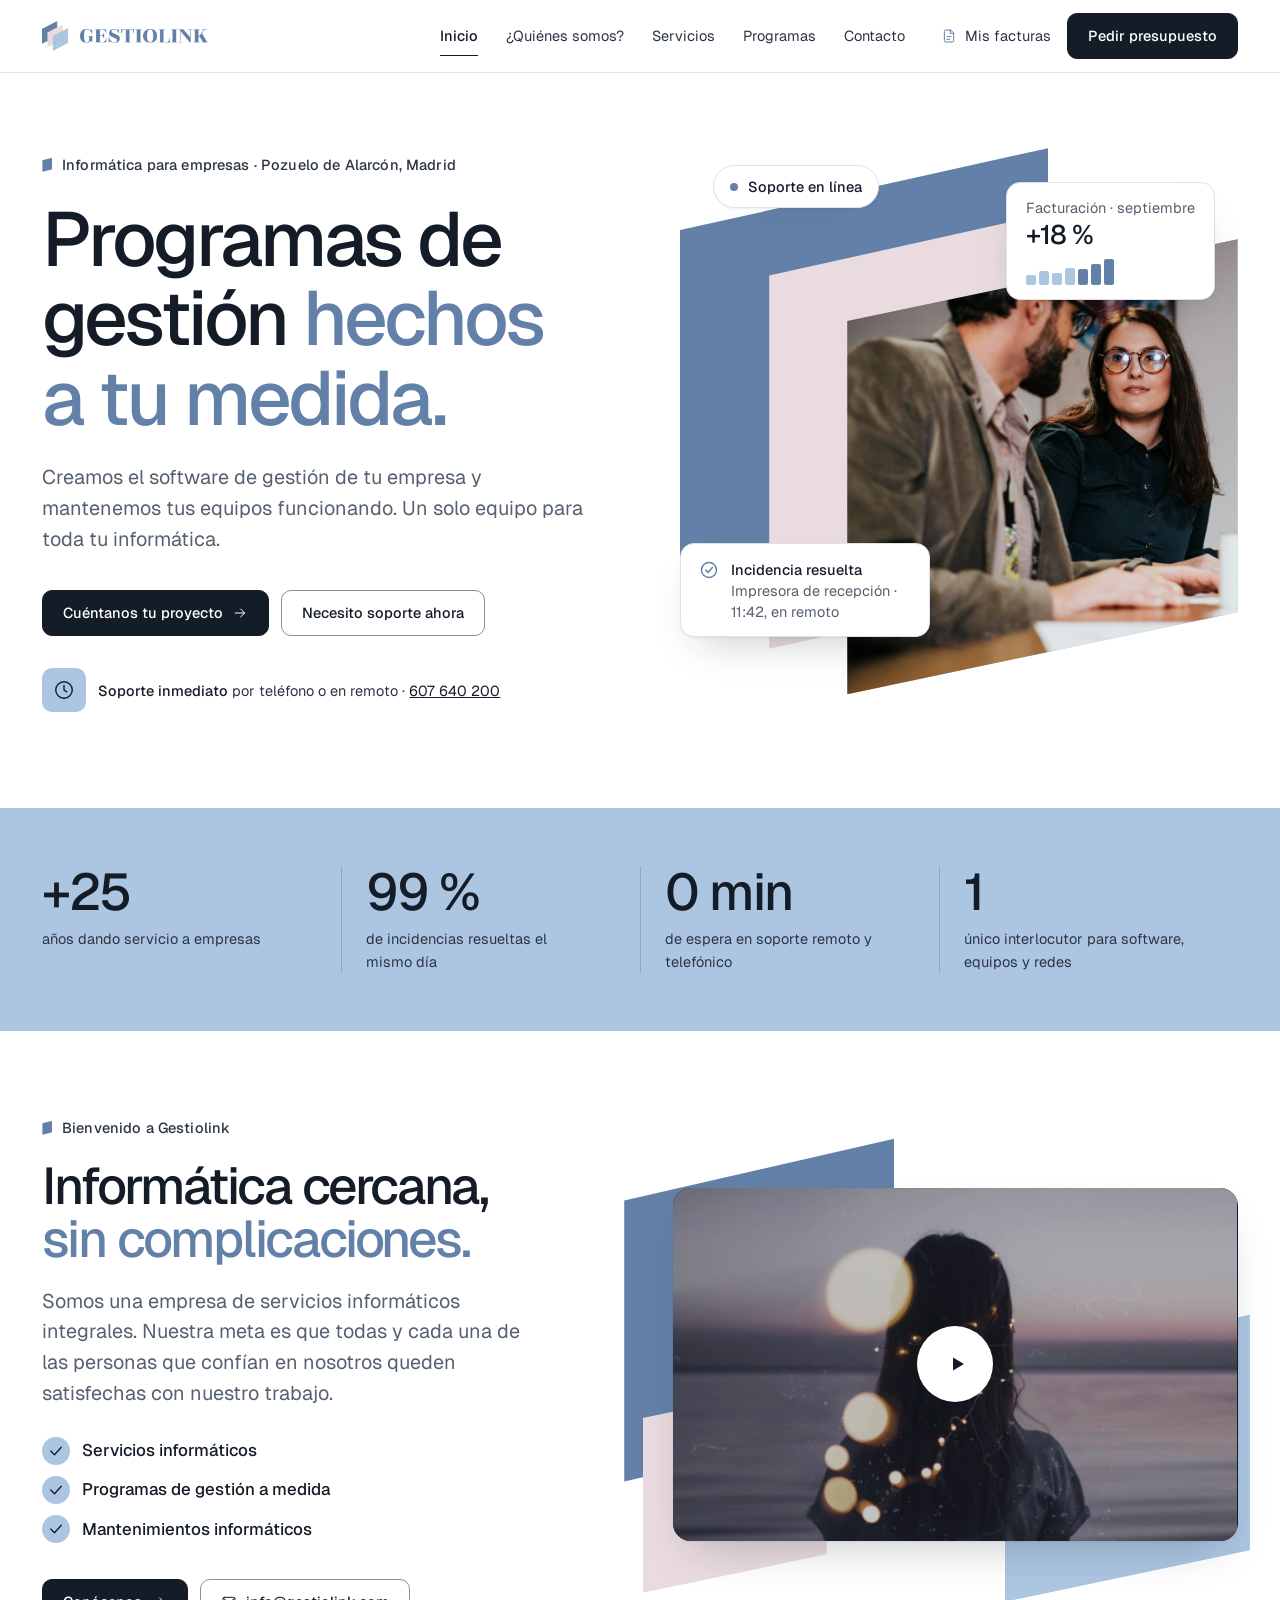
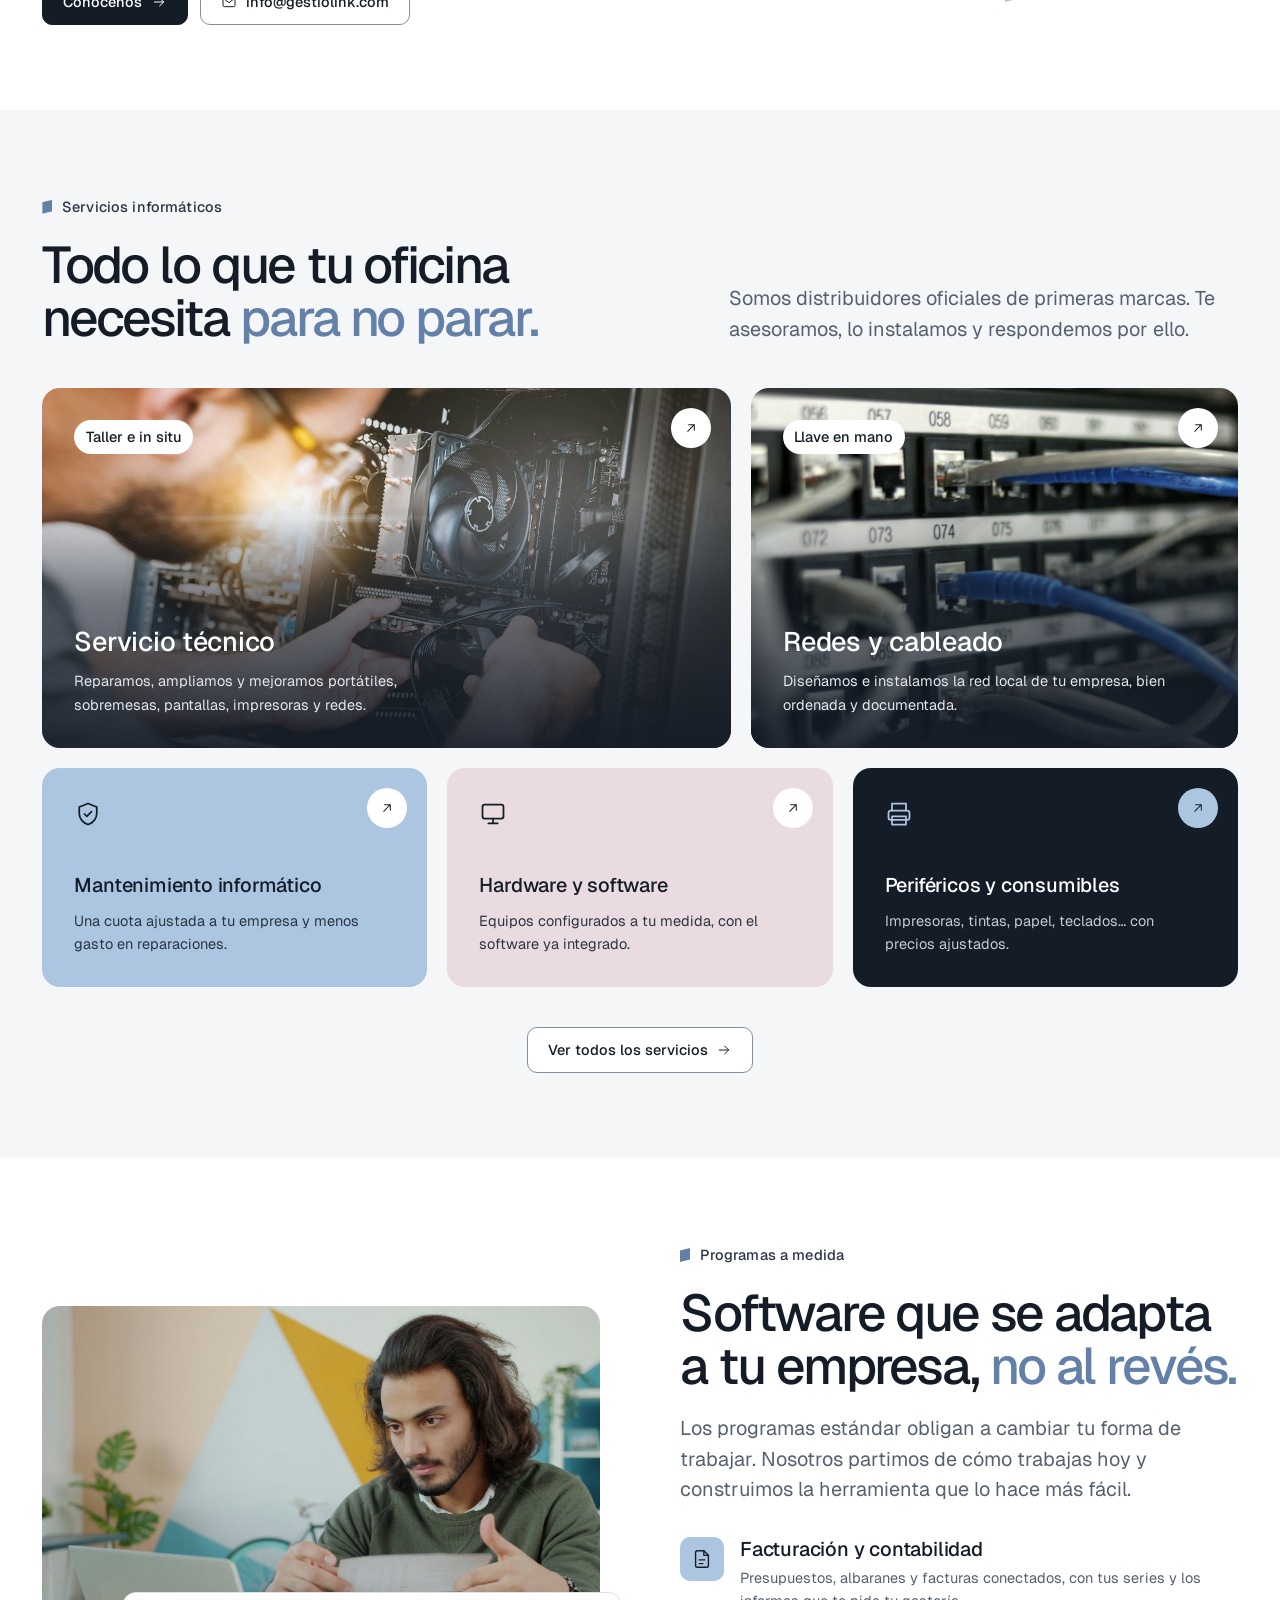
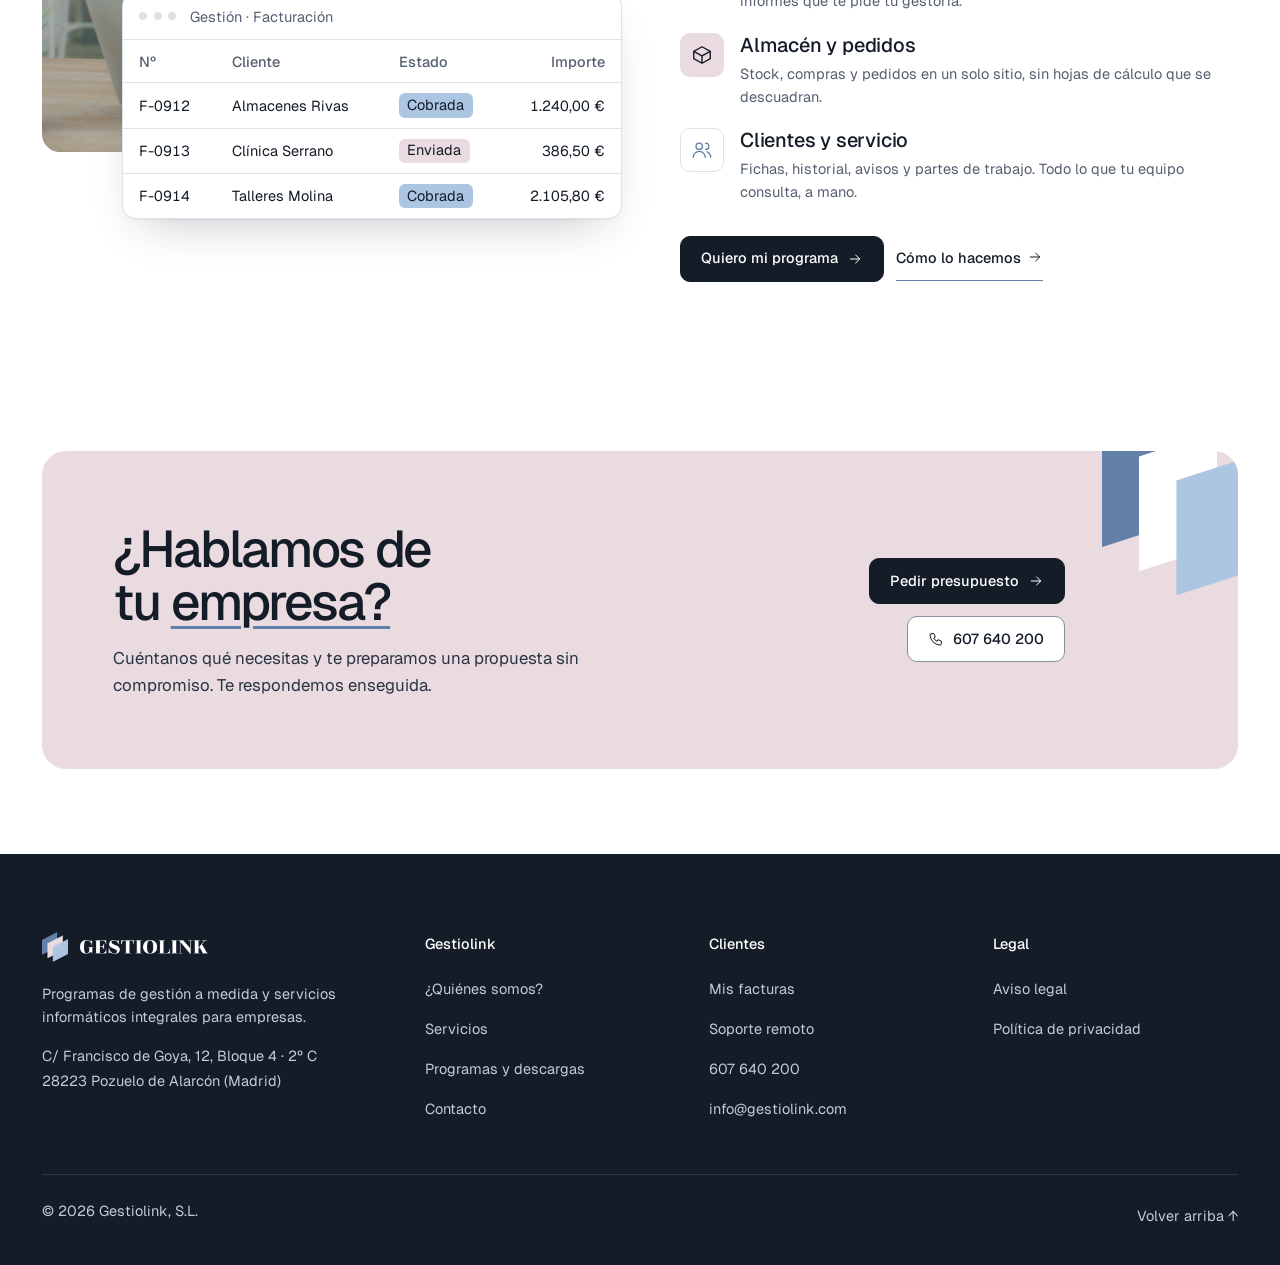
==== commit fd6f821b: "Versión 2 más corta: servicios en cuadrícula y sin secciones repetidas" ====
--- a/index.html
+++ b/index.html
@@ -10,7 +10,7 @@
 <link rel="preconnect" href="https://fonts.googleapis.com">
 <link rel="preconnect" href="https://fonts.gstatic.com" crossorigin>
 <link href="https://fonts.googleapis.com/css2?family=Geist:wght@400;500;600&display=swap" rel="stylesheet">
-<link rel="stylesheet" href="assets/styles.css?v=bd06875d">
+<link rel="stylesheet" href="assets/styles.css?v=66b6f666">
 <script>document.documentElement.classList.add("js")</script>
 </head>
 <body>
@@ -193,31 +193,6 @@
     </div>
   </section>
 
-  <section class="section dark" aria-labelledby="mant-title">
-    <div class="wrap maint">
-      <div>
-        <span class="eyebrow">Mantenimiento informático</span>
-        <h2 id="mant-title">Olvídate de los problemas <em>informáticos.</em></h2>
-        <p class="lead">Pagas una cuota ajustada a tu empresa y ahorras en reparaciones. Cuando algo falla, ya sabemos cómo está montado todo.</p>
-        <ul class="checks">
-          <li><svg viewBox="0 0 24 24" fill="none" stroke="currentColor" stroke-width="1.5" stroke-linecap="round" stroke-linejoin="round" aria-hidden="true"><path d="M4 14a8 8 0 0 1 16 0"/><path d="M4 14v3a2 2 0 0 0 2 2h1v-6H6a2 2 0 0 0-2 2M20 14v3a2 2 0 0 1-2 2h-1v-6h1a2 2 0 0 1 2 2"/></svg><b>Soporte inmediato</b><span>Por teléfono o en remoto, sin colas ni esperas.</span></li>
-          <li><svg viewBox="0 0 24 24" fill="none" stroke="currentColor" stroke-width="1.5" stroke-linecap="round" stroke-linejoin="round" aria-hidden="true"><circle cx="12" cy="12" r="9"/><path d="M12 7v5l3 2"/></svg><b>Revisiones preventivas</b><span>Actualizamos y revisamos tus equipos antes de que fallen.</span></li>
-          <li><svg viewBox="0 0 24 24" fill="none" stroke="currentColor" stroke-width="1.5" stroke-linecap="round" stroke-linejoin="round" aria-hidden="true"><path d="M12 3 4.5 6v5.5c0 4.5 3.2 8.2 7.5 9.5 4.3-1.3 7.5-5 7.5-9.5V6z"/><path d="m9 12 2 2 4-4"/></svg><b>Copias de seguridad</b><span>Tus datos protegidos y verificados cada mes.</span></li>
-          <li><svg viewBox="0 0 24 24" fill="none" stroke="currentColor" stroke-width="1.5" stroke-linecap="round" stroke-linejoin="round" aria-hidden="true"><path d="M12 21s-7-6.2-7-11.5a7 7 0 0 1 14 0C19 14.8 12 21 12 21z"/><circle cx="12" cy="9.5" r="2.5"/></svg><b>Prioridad in situ</b><span>Si hace falta ir, vamos antes que a nadie.</span></li>
-        </ul>
-        <div class="ctas">
-          <a class="btn btn--light" href="contacto.html">Calcular mi cuota <svg viewBox="0 0 24 24" fill="none" stroke="currentColor" stroke-width="1.5" stroke-linecap="round" stroke-linejoin="round" aria-hidden="true"><path d="M5 12h14M13 6l6 6-6 6"/></svg></a>
-          <a class="btn btn--outline-light" href="servicios.html#mantenimiento">Ver el servicio</a>
-        </div>
-      </div>
-      <div class="maint__media">
-        <div class="shape s1" aria-hidden="true"></div>
-        <div class="photo"><img src="assets/img/llamada.jpg" alt="Clienta hablando por teléfono con el soporte desde su oficina" width="1400" height="933" loading="lazy"></div>
-        <div class="float" aria-hidden="true"><svg viewBox="0 0 24 24" fill="none" stroke="currentColor" stroke-width="1.5" stroke-linecap="round" stroke-linejoin="round" aria-hidden="true"><path d="M12 3 4.5 6v5.5c0 4.5 3.2 8.2 7.5 9.5 4.3-1.3 7.5-5 7.5-9.5V6z"/><path d="m9 12 2 2 4-4"/></svg><div><b>Revisión mensual completada</b><span>Copias verificadas · 0 alertas</span></div></div>
-      </div>
-    </div>
-  </section>
-
 
   <section class="cta" aria-label="Contacto">
     <div class="wrap">
@@ -267,6 +242,6 @@
   </div>
 </footer>
 
-<script src="assets/main.js?v=bd06875d"></script>
+<script src="assets/main.js?v=66b6f666"></script>
 </body>
 </html>
--- a/assets/styles.css
+++ b/assets/styles.css
@@ -812,3 +812,21 @@
   .process__step:not(:last-child)::after{content:"";position:absolute;left:19.5px;top:2.75rem;bottom:.5rem;width:1px;background:var(--control)}
   .process__step h3{font-size:var(--fs-4)}
 }
+
+/* Versión 2: servicios en cuadrícula */
+.sgrid{display:grid;grid-template-columns:repeat(3,minmax(0,1fr));gap:1.5rem}
+.scard{display:flex;flex-direction:column;background:var(--white);border:1px solid var(--line);border-radius:var(--r-card);overflow:hidden;scroll-margin-top:90px}
+.scard__media{position:relative}
+.scard__media img{display:block;width:100%;aspect-ratio:16/10;object-fit:cover}
+.scard__media .badge{position:absolute;top:.85rem;left:.85rem;background:var(--white);border-radius:999px;padding:.35rem .75rem;font-size:var(--fs-6);font-weight:500;color:var(--ink)}
+.scard__body{padding:1.4rem 1.4rem 1.6rem;display:grid;gap:.6rem;align-content:start}
+.scard h2{font-size:var(--fs-3);line-height:1.2;margin:0}
+.scard p{color:var(--muted);font-size:var(--fs-6)}
+.scard .ticks{list-style:none;margin:.4rem 0 0;padding:0;display:grid;grid-template-columns:1fr 1fr;gap:.45rem 1rem}
+.scard .ticks li{display:flex;gap:.5rem;align-items:flex-start;font-size:var(--fs-6);color:var(--text)}
+.scard .ticks svg{width:16px;height:16px;color:var(--accent);flex:none;margin-top:3px}
+@media (max-width:1024px){.sgrid{grid-template-columns:repeat(2,minmax(0,1fr))}}
+@media (max-width:640px){.sgrid{grid-template-columns:minmax(0,1fr)}}
+.dl__steps{margin:.25rem 0 1.25rem;padding-left:1.2rem;display:grid;gap:.4rem;color:var(--muted);font-size:var(--fs-6)}
+.dl__steps a{color:var(--ink);font-weight:500}
+@media (max-width:640px){.scard__media img{aspect-ratio:2/1}}
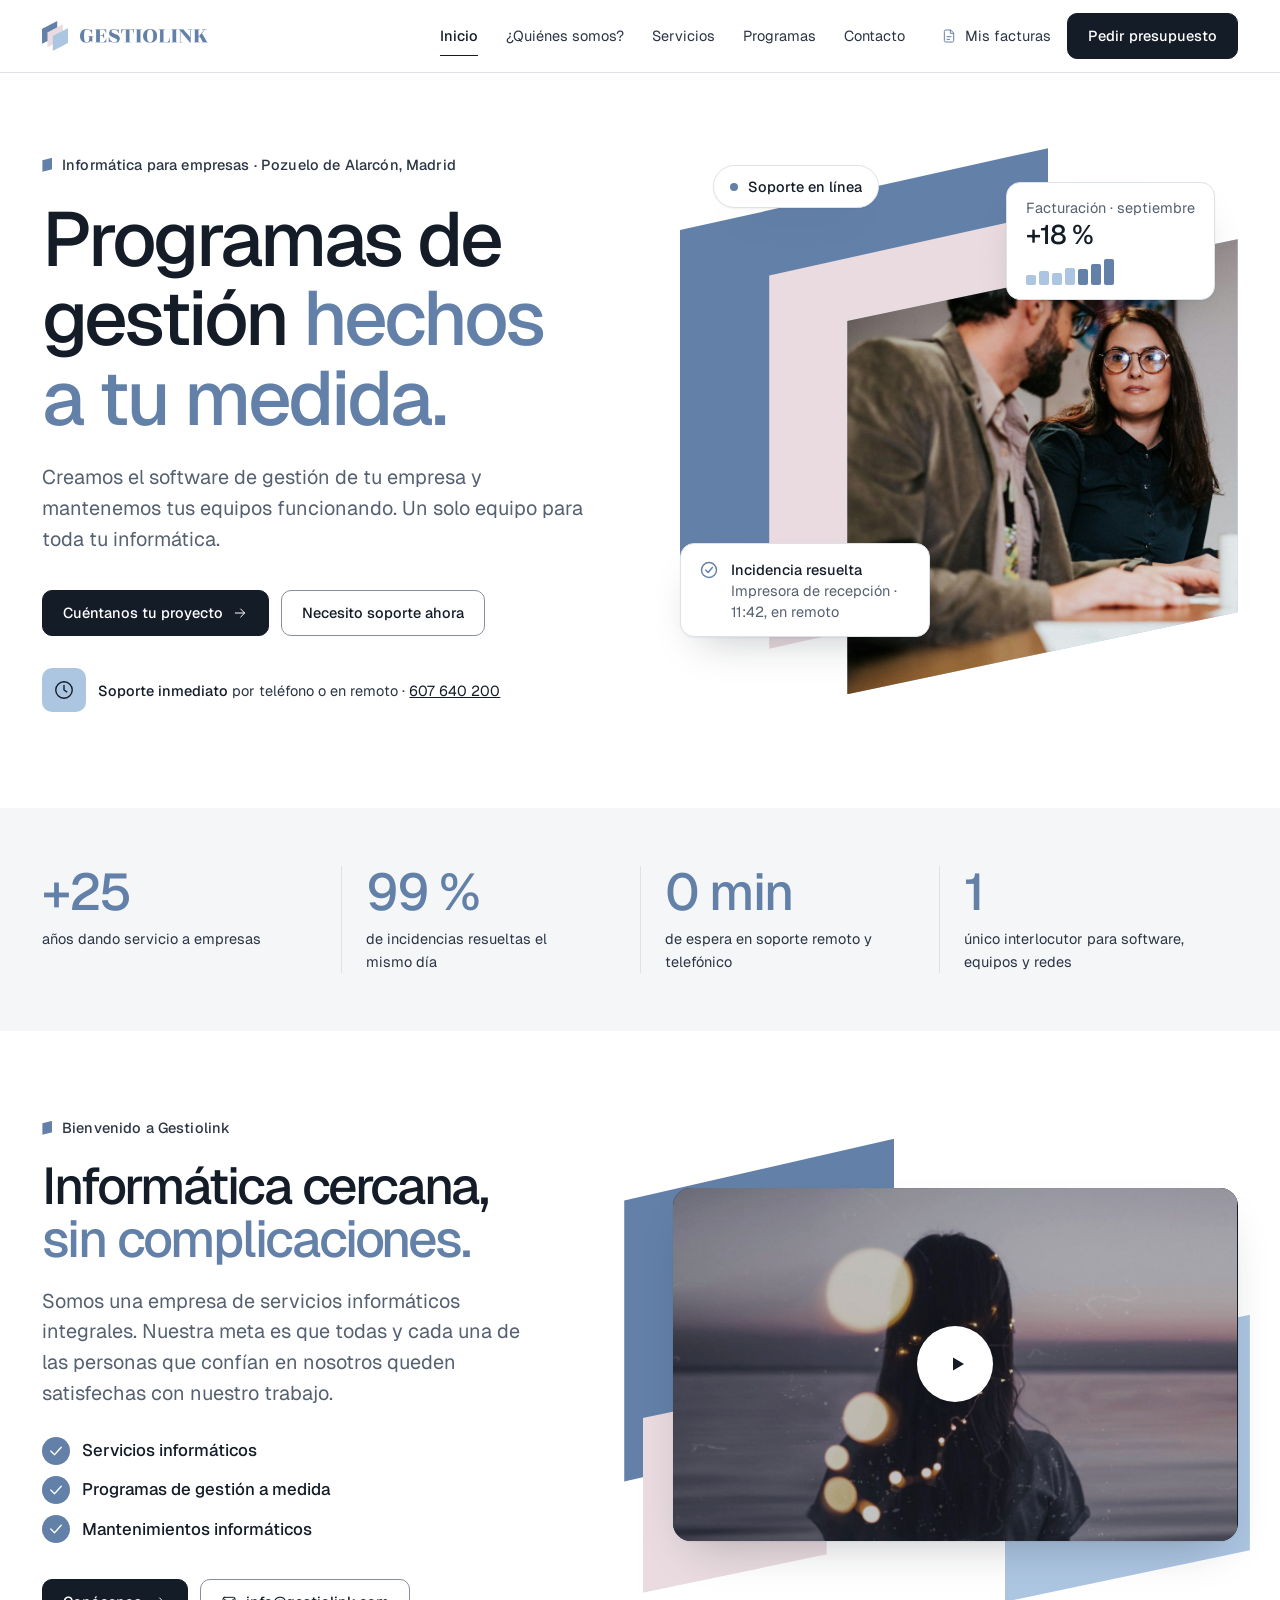
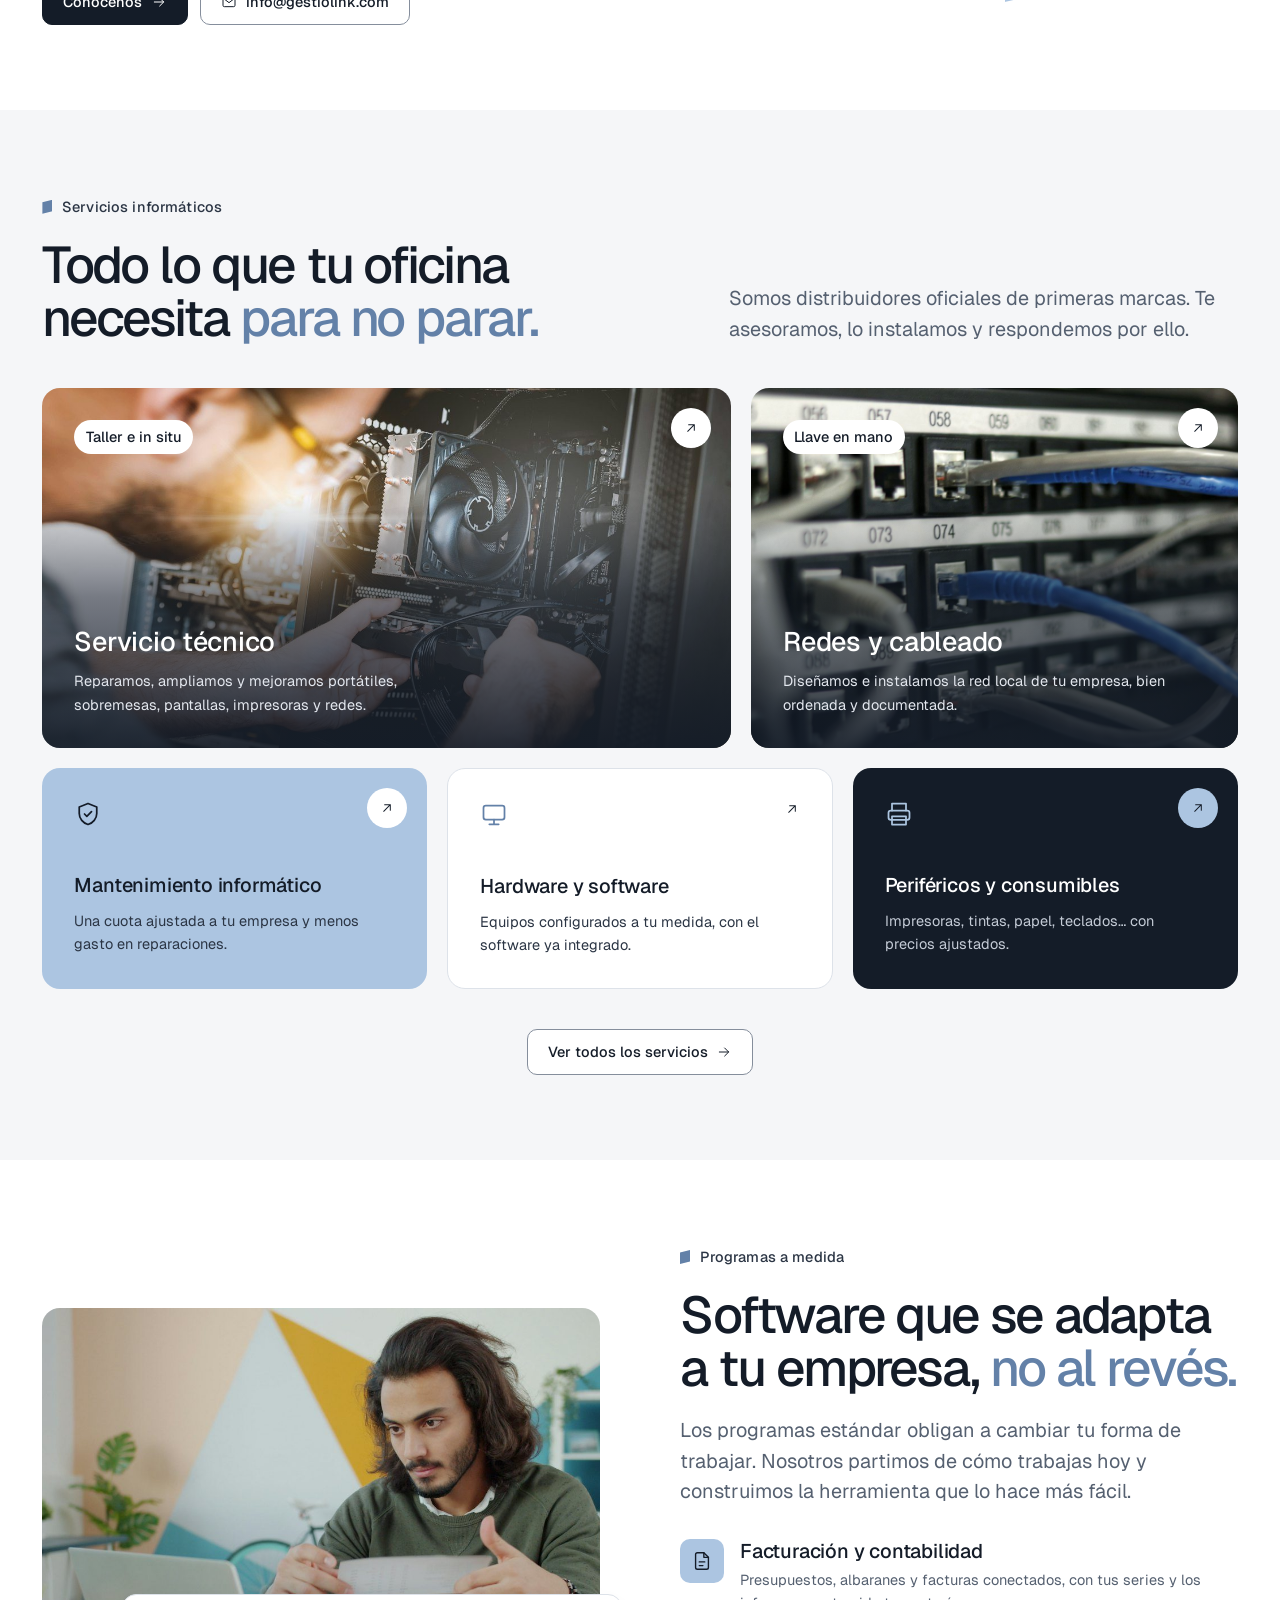
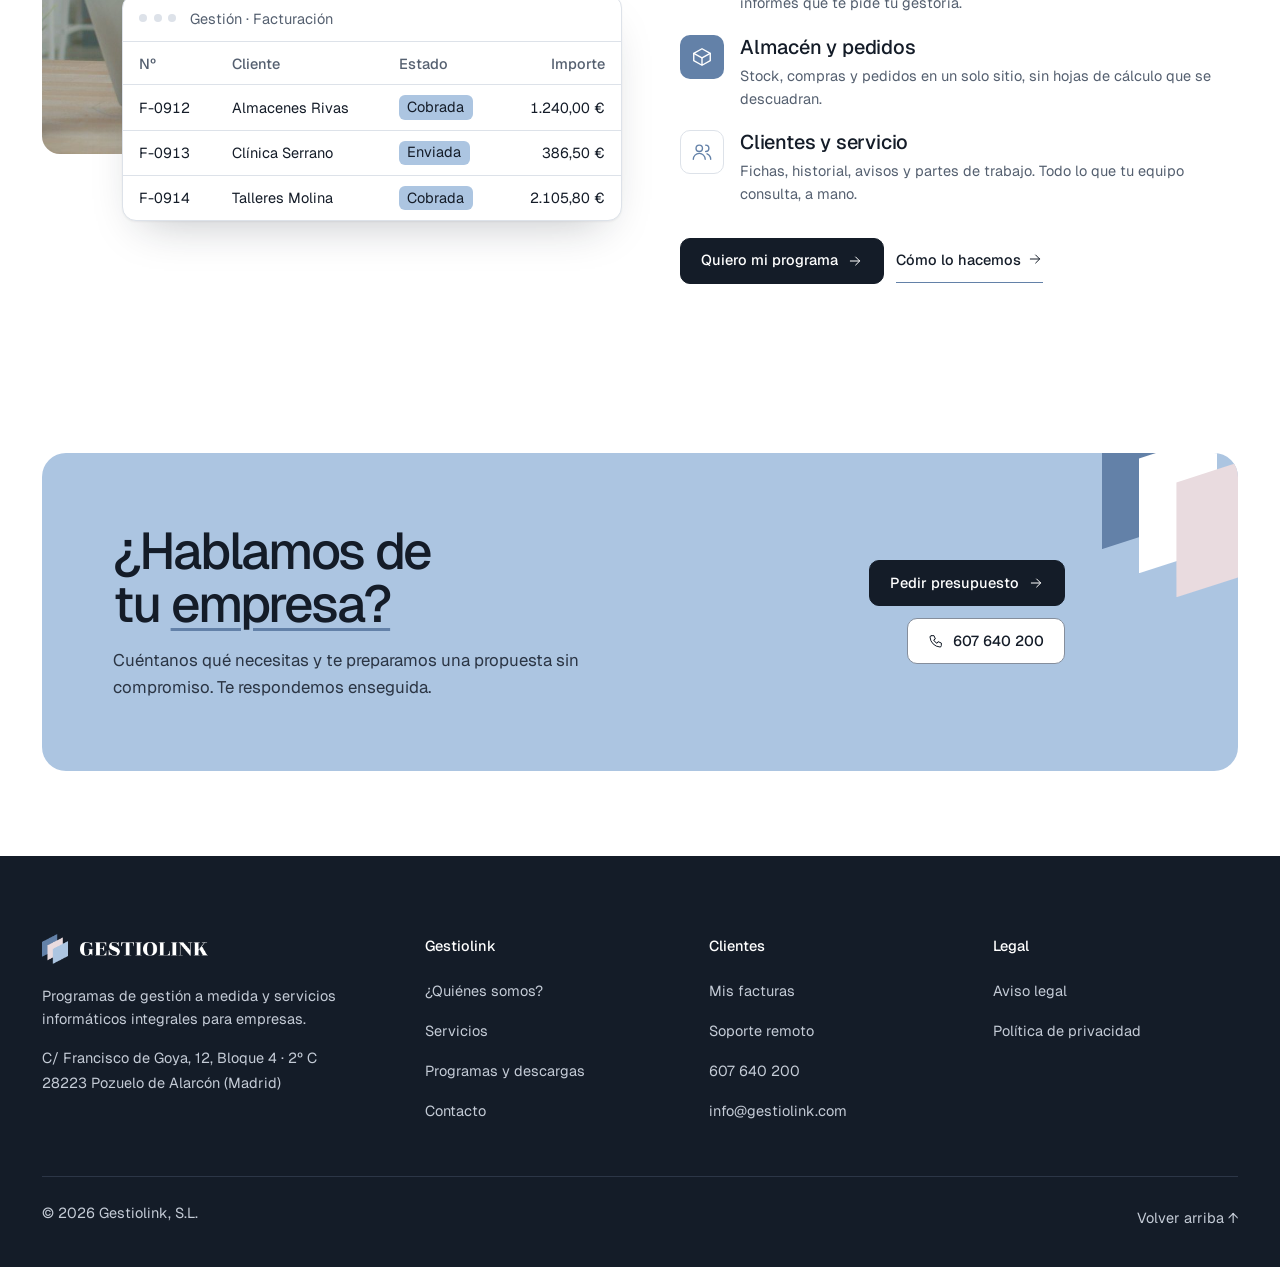
==== commit 9a52f07d: "Más azul oscuro del logo y el rosa solo en detalles" ====
--- a/index.html
+++ b/index.html
@@ -10,7 +10,7 @@
 <link rel="preconnect" href="https://fonts.googleapis.com">
 <link rel="preconnect" href="https://fonts.gstatic.com" crossorigin>
 <link href="https://fonts.googleapis.com/css2?family=Geist:wght@400;500;600&display=swap" rel="stylesheet">
-<link rel="stylesheet" href="assets/styles.css?v=66b6f666">
+<link rel="stylesheet" href="assets/styles.css?v=af53b202">
 <script>document.documentElement.classList.add("js")</script>
 </head>
 <body>
@@ -242,6 +242,6 @@
   </div>
 </footer>
 
-<script src="assets/main.js?v=66b6f666"></script>
+<script src="assets/main.js?v=af53b202"></script>
 </body>
 </html>
--- a/assets/styles.css
+++ b/assets/styles.css
@@ -830,3 +830,56 @@
 .dl__steps{margin:.25rem 0 1.25rem;padding-left:1.2rem;display:grid;gap:.4rem;color:var(--muted);font-size:var(--fs-6)}
 .dl__steps a{color:var(--ink);font-weight:500}
 @media (max-width:640px){.scard__media img{aspect-ratio:2/1}}
+/* Versión 2: servicios de la portada más compactos en móvil */
+@media (max-width:600px){
+  .bento{gap:.75rem}
+  .tile--photo,.tile--photo.sm{min-height:230px;padding:1.25rem}
+  .tile--color{display:grid;grid-template-columns:auto minmax(0,1fr);column-gap:1rem;row-gap:.2rem;align-items:start;padding:1.1rem 3.75rem 1.1rem 1.1rem}
+  .tile--color > svg:not(.tile__go svg){grid-row:span 2;margin:2px 0 0}
+  .tile--color h3{margin:0;font-size:var(--fs-4)}
+  .tile--color p{grid-column:2}
+  .tile .tile__go{top:50%;right:1rem;width:36px;height:36px;margin-top:-18px}
+  .tile--photo .tile__go{top:1rem;margin-top:0}
+}
+/* Versión 2: descargas más compactas en móvil */
+@media (max-width:620px){
+  .dl-grid{gap:.75rem}
+  .dl--featured .dl__logo{height:110px;min-height:0}
+  .dl--featured .dl__logo .tv{max-height:64px}
+  .dl:not(.dl--featured){flex-direction:row;align-items:stretch}
+  .dl:not(.dl--featured) .dl__logo{width:96px;height:auto;flex:none;padding:.75rem}
+  .dl:not(.dl--featured) .dl__logo img{max-width:100%;max-height:40px}
+  .dl:not(.dl--featured) .dl__body{padding:1rem;gap:.3rem}
+  .dl:not(.dl--featured) .dl__body .btn{margin-top:.4rem;min-height:40px}
+}
+/* Versión 2: contacto en móvil */
+@media (max-width:760px){
+  .quick{gap:.6rem;margin-top:1.75rem}
+  .quick__card{grid-template-columns:auto minmax(0,1fr);column-gap:.9rem;row-gap:0;align-items:center;padding:.9rem 1.1rem}
+  .quick__card svg{grid-row:span 2;margin:0}
+  .quick__card span,.quick__card b{grid-column:2}
+  .qr{display:none}
+}
+/* Versión 2: más azul oscuro del logo (#6381a8) y el rosa solo en detalles decorativos.
+   El azul oscuro se usa en cifras, titulares, iconos y formas: con texto pequeño no llega a 4,5:1. */
+.facts{background:var(--paper)}
+.facts strong{color:var(--accent)}
+.facts li+li{border-left-color:var(--line)}
+@media (max-width:640px){.facts li:nth-child(even){border-left-color:var(--line)}}
+.bg-blush{background:var(--sky)}
+.cta__box{background:var(--sky)}
+.btn--light:hover{background:var(--sky);border-color:var(--sky)}
+.tag{background:var(--sky)}
+.ico--blush{background:var(--accent);color:var(--white)}
+.welcome__list svg{background:var(--accent);color:var(--white)}
+.tile.blush{background:var(--white);border:1px solid var(--line)}
+.tile.blush > svg{color:var(--accent)}
+.value.blush{background:var(--sky)}
+.dl:nth-child(2) .dl__logo,.dl:nth-child(5) .dl__logo{background:var(--paper)}
+.dl:nth-child(3) .dl__logo{background:var(--white);border-right:1px solid var(--line)}
+.quick__card.blush{background:var(--white);border:1px solid var(--line)}
+.quick__card.blush svg{color:var(--accent)}
+.remote__panel{background:var(--sky)}
+.mnav__q:nth-child(2){background:var(--white);border:1px solid var(--line)}
+.mnav__q:nth-child(2) svg{color:var(--accent)}
+.cta__shapes i:nth-child(3){background:var(--blush)}
